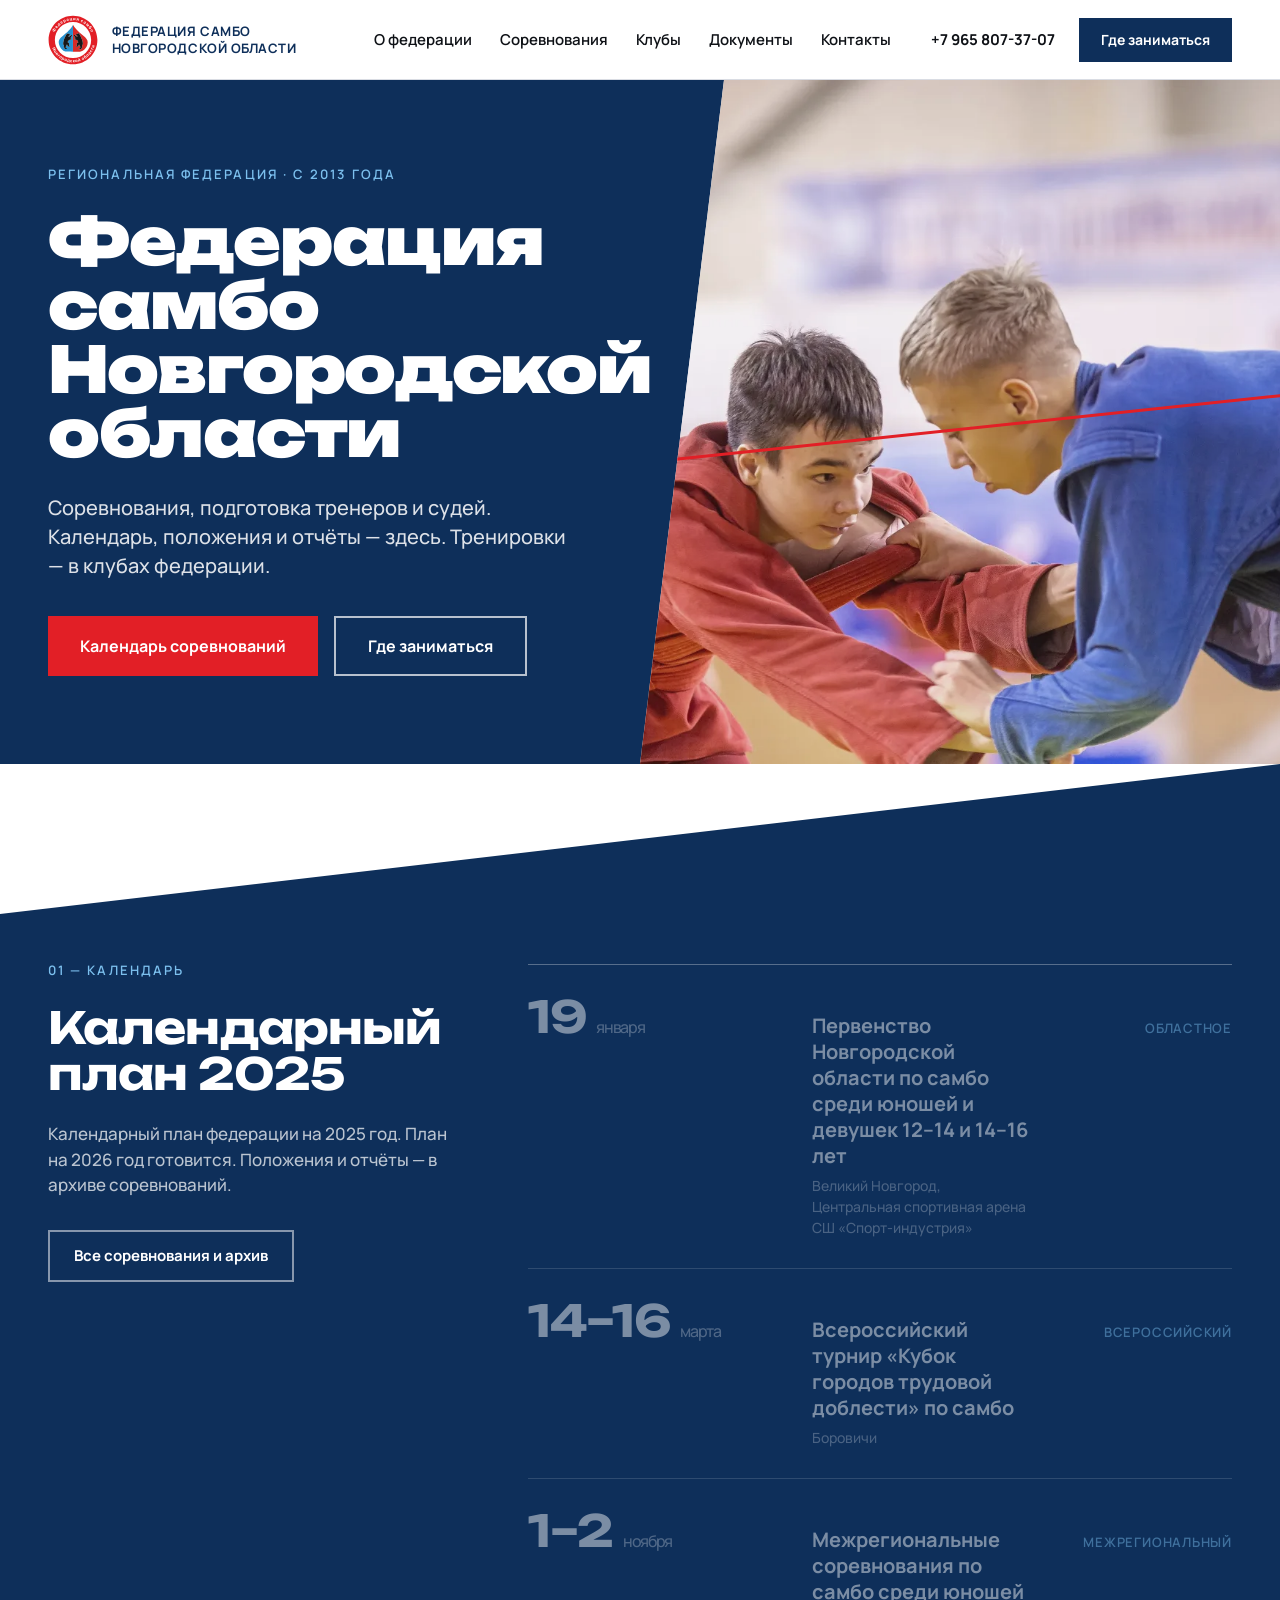
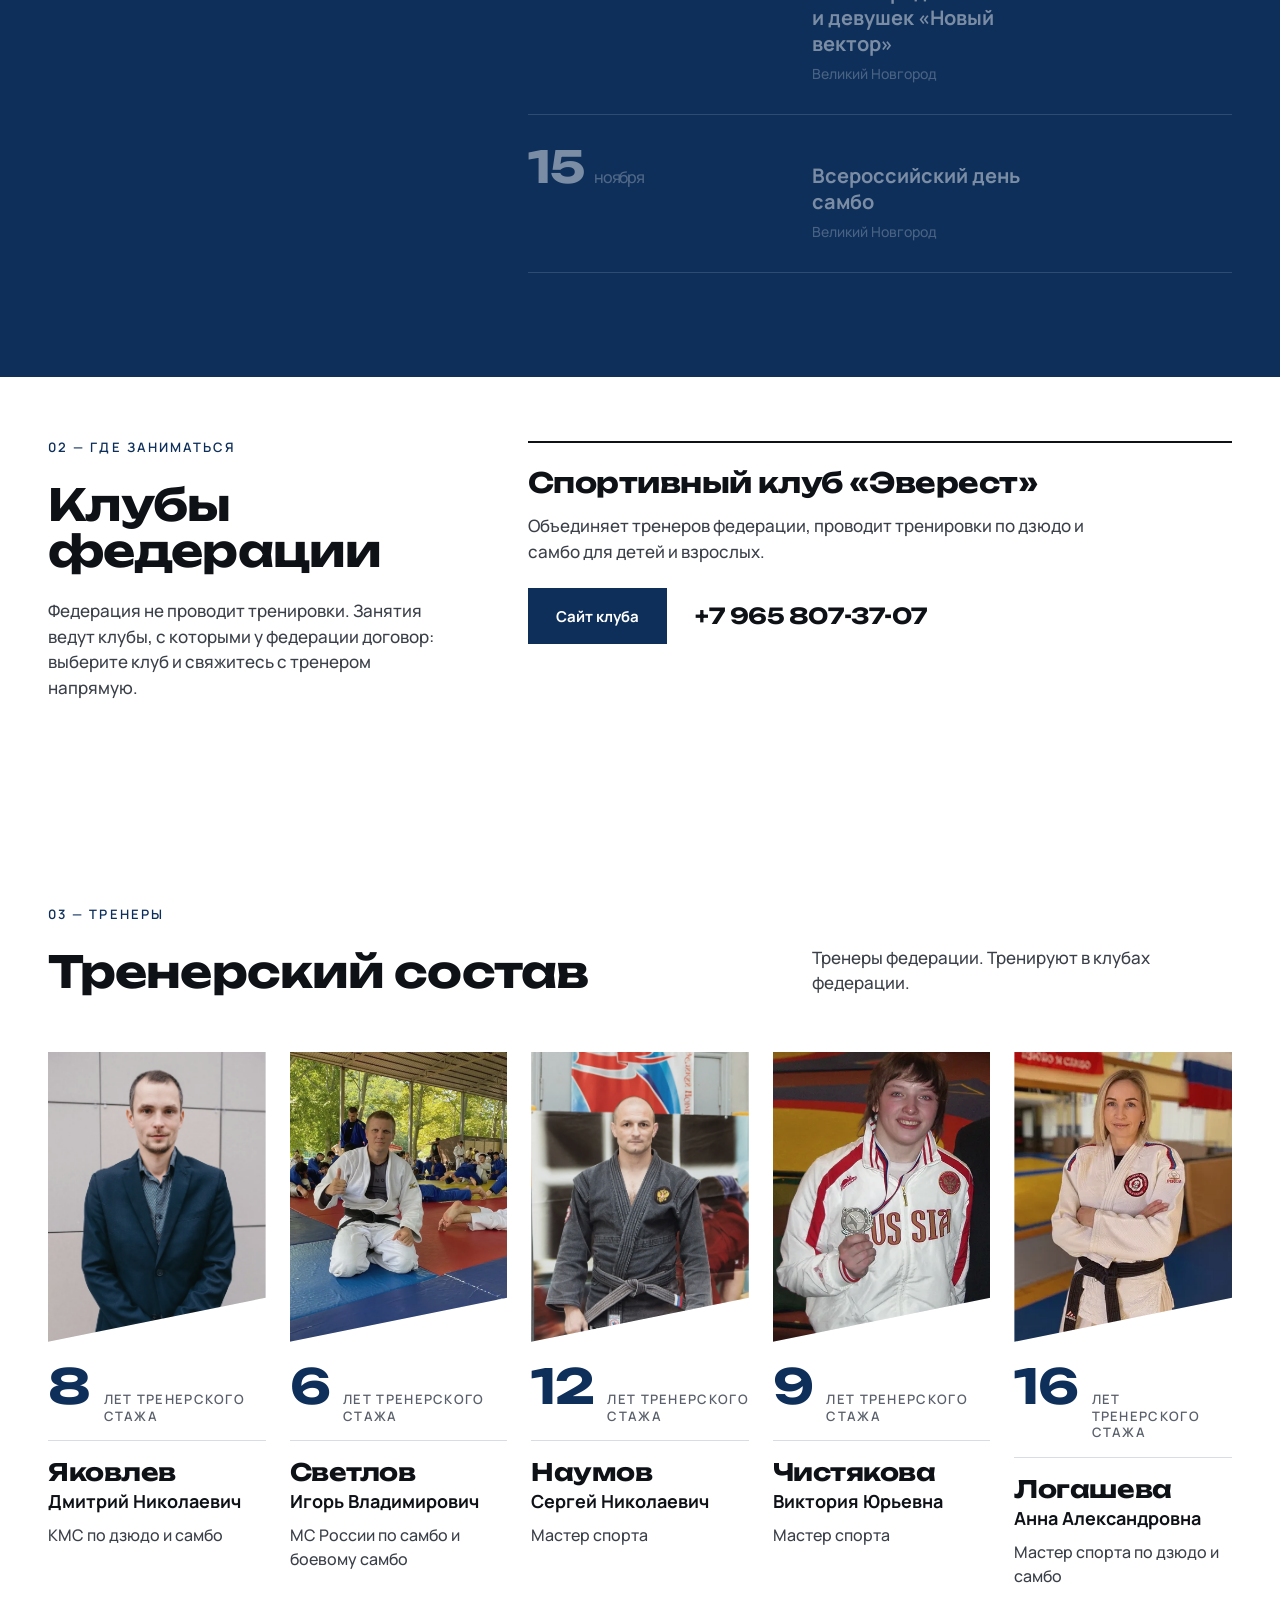
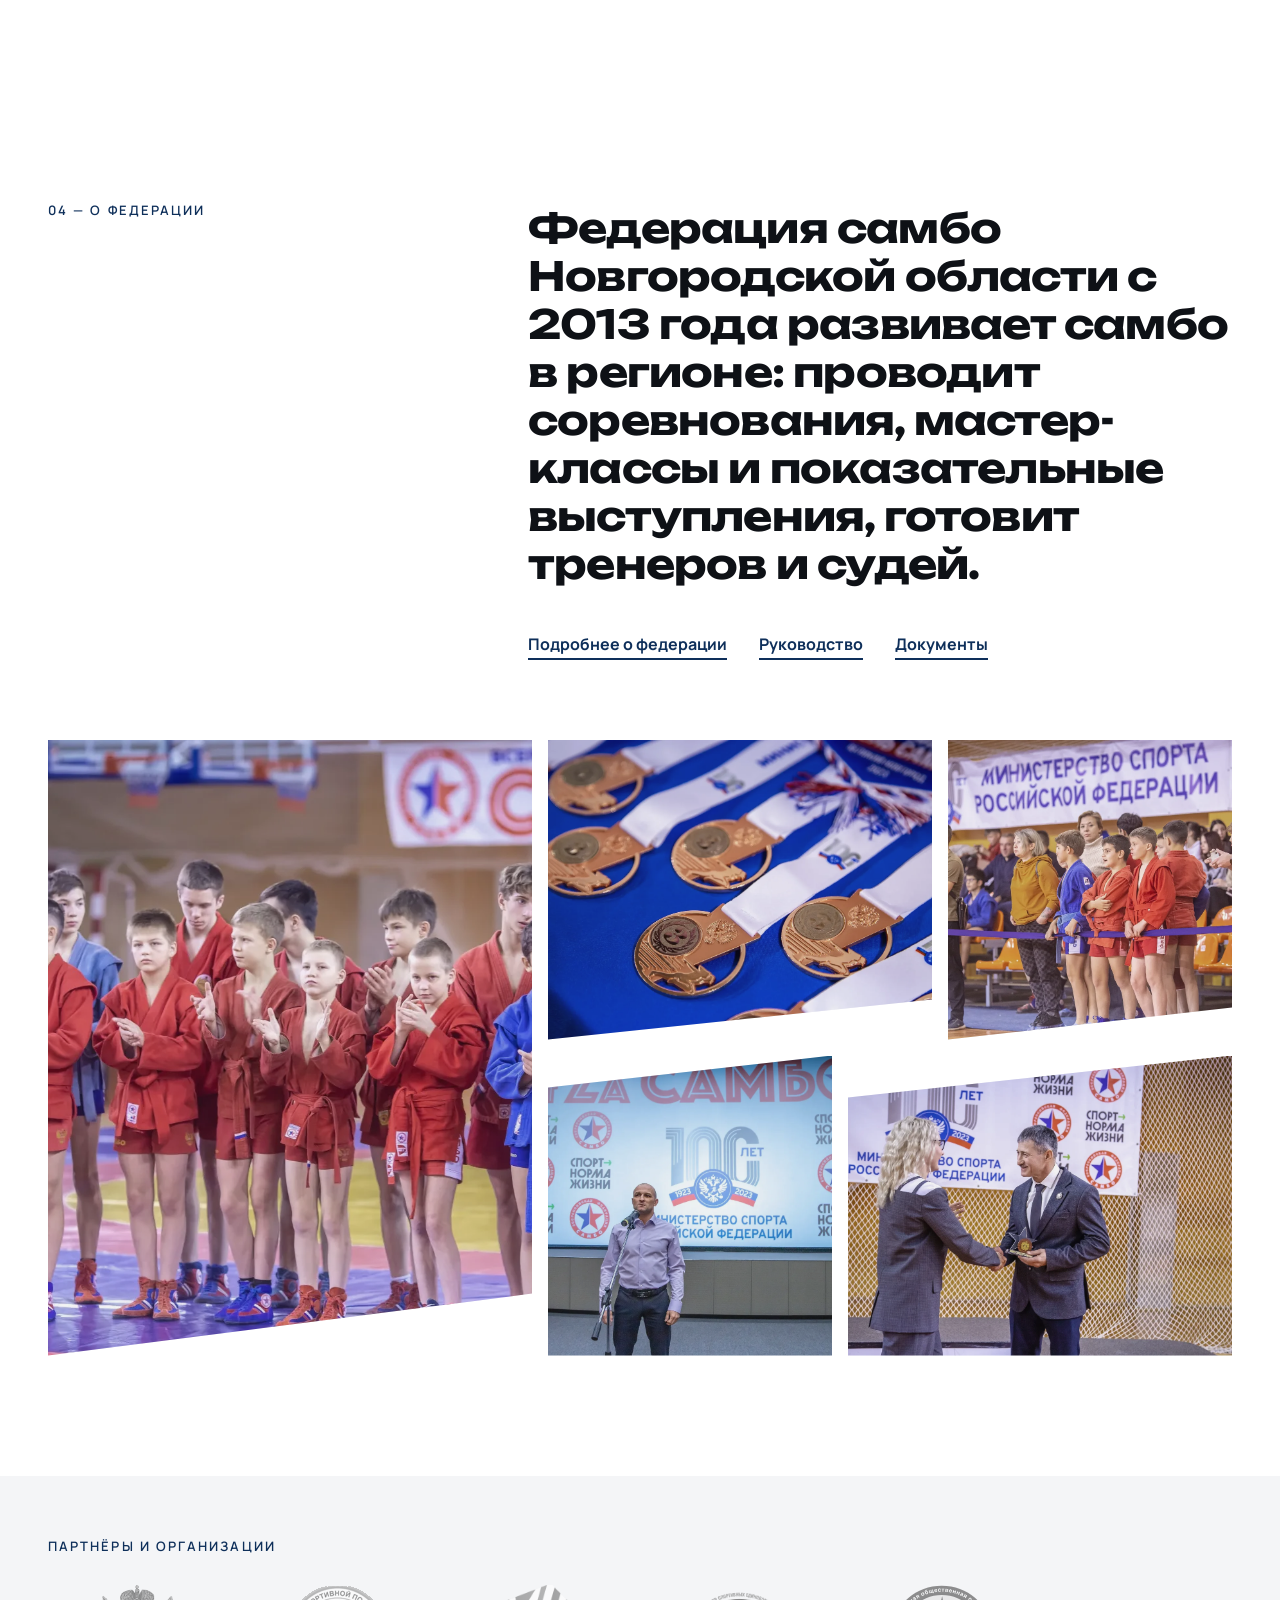
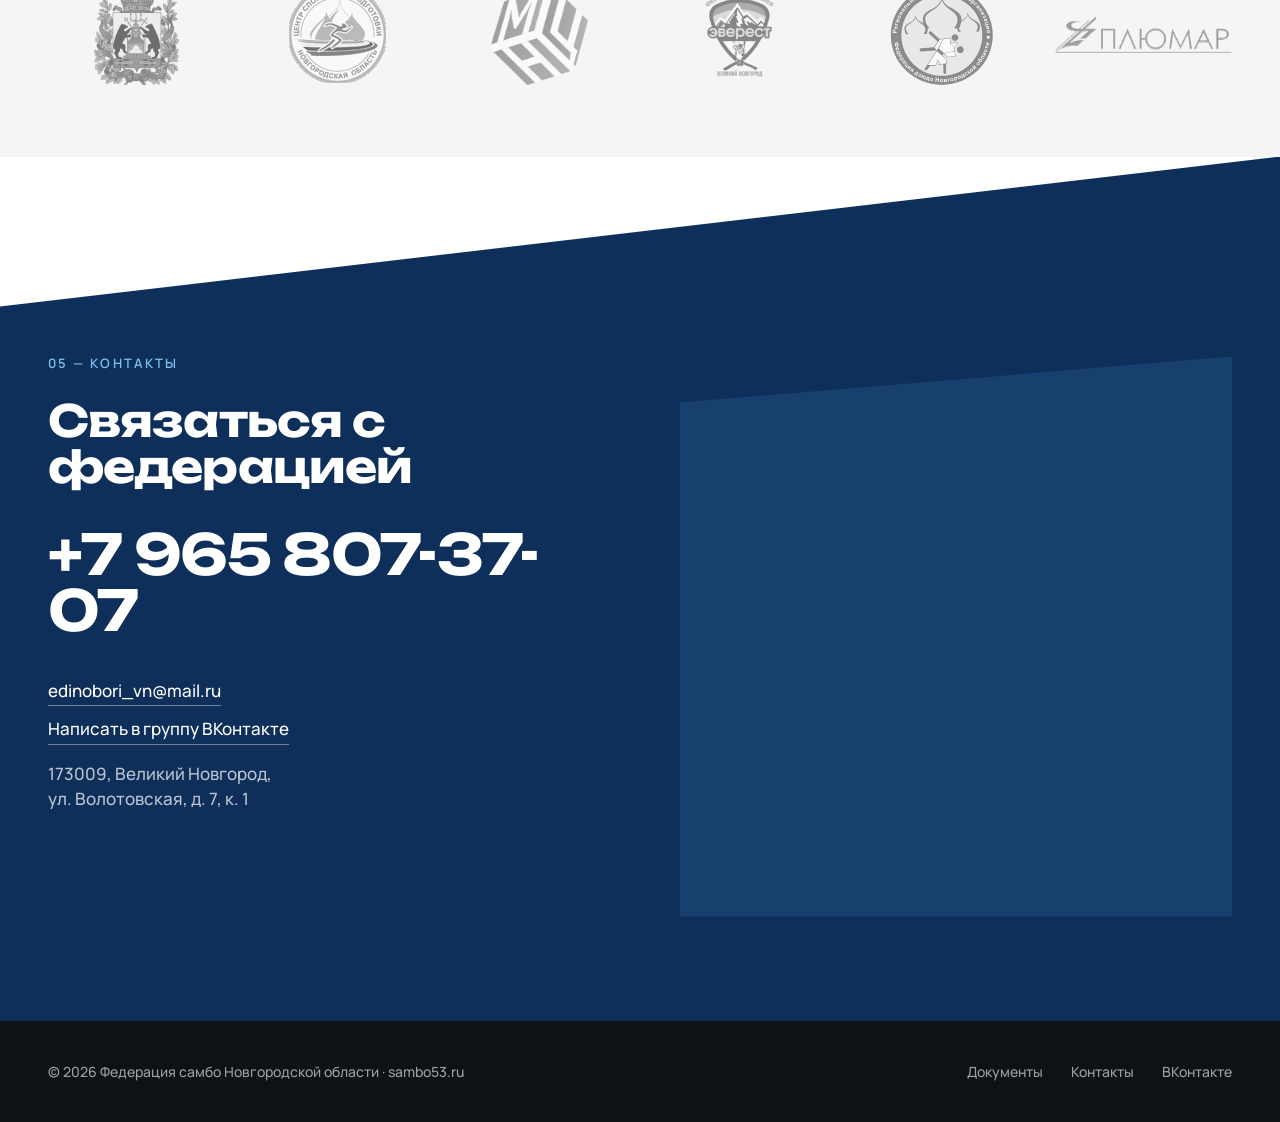
==== index.html @ 4a356601 "Сайт Федерации самбо Новгородской области — драфт 05.10.2026 Близнец judo53: та же разметка и сборщи" ====
<!doctype html>
<html lang="ru">
<head>
<meta charset="utf-8">
<meta name="viewport" content="width=device-width, initial-scale=1">
<title>Федерация самбо Новгородской области — официальный сайт</title>
<meta name="description" content="Федерация самбо Новгородской области: календарь соревнований, положения и отчёты, документы, тренеры и клубы.">
<link rel="preconnect" href="https://fonts.googleapis.com">
<link rel="preconnect" href="https://fonts.gstatic.com" crossorigin>
<link href="https://fonts.googleapis.com/css2?family=Unbounded:wght@500;700;900&family=Manrope:wght@400;500;600;700&display=swap" rel="stylesheet">
<link rel="stylesheet" href="assets/site.css">
</head>
<body>
<header class="top wrap">
  <a class="brand" href="index.html">
    <img src="images/logo.svg" alt="Логотип федерации самбо Новгородской области">
    <span>Федерация самбо<br>Новгородской области</span>
  </a>
  <nav class="nav"><a href="about.html">О федерации</a><a href="events.html">Соревнования</a><a href="index.html#clubs">Клубы</a><a href="documents.html">Документы</a><a href="contacts.html">Контакты</a></nav>
  <div class="top-right">
    <a class="tel" href="tel:+79658073707">+7 965 807-37-07</a>
    <a class="btn btn-blue" href="index.html#clubs">Где заниматься</a>
    <a class="tel-sm" href="tel:+79658073707" aria-label="Позвонить">Тел</a>
    <button class="burger" aria-label="Меню" onclick="document.getElementById('mnav').classList.toggle('open')"><span></span><span></span><span></span></button>
  </div>
</header>
<nav class="mnav" id="mnav" onclick="this.classList.remove('open')"><a href="about.html">О федерации</a><a href="events.html">Соревнования</a><a href="index.html#clubs">Клубы</a><a href="documents.html">Документы</a><a href="contacts.html">Контакты</a></nav>
<section class="hero wrap">
  <div class="photo">
    <img src="images/sambo-velikiy-novgorod-3.webp" alt="Схватка на ковре">
    <div class="line"></div>
  </div>
  <div class="hero-text">
    <div class="eyebrow light">Региональная федерация · с 2013 года</div>
    <h1>Федерация самбо Новгородской области</h1>
    <p>Соревнования, подготовка тренеров и судей. Календарь, положения и отчёты — здесь. Тренировки — в клубах федерации.</p>
    <div class="hero-btns">
      <a class="btn btn-gold" href="#calendar">Календарь соревнований</a>
      <a class="btn btn-line" href="#clubs">Где заниматься</a>
    </div>
  </div>
</section>

<section id="calendar" class="dark">
  <div class="inner two">
    <div>
      <div class="eyebrow light">01 — Календарь</div>
      <h2>Календарный план 2025</h2>
      <p class="lead">Календарный план федерации на 2025 год. План на 2026 год готовится. Положения и отчёты — в архиве соревнований.</p>
      <a class="btn btn-line-sm" href="events.html" style="margin-top:32px">Все соревнования и архив</a>
    </div>
    <div class="cal"><div class="crow" data-until="2025-01-19"><div class="d">19<small>января</small></div><div><div class="t">Первенство Новгородской области по самбо среди юношей и девушек 12–14 и 14–16 лет</div><div class="place">Великий Новгород, Центральная спортивная арена СШ «Спорт-индустрия»</div></div><div class="lvl">областное</div></div><div class="crow" data-until="2025-03-16"><div class="d">14–16<small>марта</small></div><div><div class="t">Всероссийский турнир «Кубок городов трудовой доблести» по самбо</div><div class="place">Боровичи</div></div><div class="lvl">всероссийский</div></div><div class="crow" data-until="2025-11-02"><div class="d">1–2<small>ноября</small></div><div><div class="t">Межрегиональные соревнования по самбо среди юношей и девушек «Новый вектор»</div><div class="place">Великий Новгород</div></div><div class="lvl">межрегиональный</div></div><div class="crow" data-until="2025-11-15"><div class="d">15<small>ноября</small></div><div><div class="t">Всероссийский день самбо</div><div class="place">Великий Новгород</div></div><div class="lvl"></div></div></div>
  </div>
</section>
<script>
(function(){
  var t=new Date();t.setHours(0,0,0,0);
  document.querySelectorAll('[data-until]').forEach(function(r){var d=new Date(r.dataset.until+'T23:59:59');if(d<t)r.classList.add('past');});
  var tabs=document.querySelectorAll('.ytab'),panels=document.querySelectorAll('.ypanel');
  function show(y){tabs.forEach(function(b){b.classList.toggle('on',b.dataset.year===y)});panels.forEach(function(p){p.classList.toggle('on',p.dataset.year===y)});}
  tabs.forEach(function(b){b.addEventListener('click',function(){show(b.dataset.year);history.replaceState(null,'','#'+b.dataset.year)})});
  var h=location.hash.slice(1); if(h&&document.querySelector('.ypanel[data-year="'+h+'"]'))show(h);
})();
</script>
<section id="clubs" class="sec two" style="align-items:start">
  <div>
    <div class="eyebrow">02 — Где заниматься</div>
    <h2>Клубы федерации</h2>
    <p class="lead">Федерация не проводит тренировки. Занятия ведут клубы, с которыми у федерации договор: выберите клуб и свяжитесь с тренером напрямую.</p>
  </div>
  <div class="clubs"><div class="club">
      <h3>Спортивный клуб «Эверест»</h3>
      <p>Объединяет тренеров федерации, проводит тренировки по дзюдо и самбо для детей и взрослых.</p>
      <div class="club-links"><a class="btn btn-blue" href="http://everest53.ru" target="_blank" rel="noopener">Сайт клуба</a><a class="tel" href="tel:+79658073707">+7 965 807-37-07</a></div>
    </div></div>
</section>
<section id="coaches">
  <div class="coaches-head">
    <div><div class="eyebrow">03 — Тренеры</div><h2>Тренерский состав</h2></div>
    <p>Тренеры федерации. Тренируют в клубах федерации.</p>
  </div>
  <div class="coaches n5"><div class="coach">
      <div class="photo"><img src="images/trener-yakovlev-dmitrii-nikolaevich.webp" alt="Яковлев Дмитрий Николаевич"></div>
      <div class="exp"><b>8</b><span>лет тренерского<br>стажа</span></div>
      <div><h3>Яковлев</h3><div class="fn">Дмитрий Николаевич</div><div class="rank">КМС по дзюдо и самбо</div></div>
    </div><div class="coach">
      <div class="photo"><img src="images/trener-svetlov-igor-vladimirovich.webp" alt="Светлов Игорь Владимирович"></div>
      <div class="exp"><b>6</b><span>лет тренерского<br>стажа</span></div>
      <div><h3>Светлов</h3><div class="fn">Игорь Владимирович</div><div class="rank">МС России по самбо и боевому самбо</div></div>
    </div><div class="coach">
      <div class="photo"><img src="images/trener-naumov-sergei-nikolaevich.webp" alt="Наумов Сергей Николаевич"></div>
      <div class="exp"><b>12</b><span>лет тренерского<br>стажа</span></div>
      <div><h3>Наумов</h3><div class="fn">Сергей Николаевич</div><div class="rank">Мастер спорта</div></div>
    </div><div class="coach">
      <div class="photo"><img src="images/trener-chistyakova-viktoriya-yurievna.webp" alt="Чистякова Виктория Юрьевна"></div>
      <div class="exp"><b>9</b><span>лет тренерского<br>стажа</span></div>
      <div><h3>Чистякова</h3><div class="fn">Виктория Юрьевна</div><div class="rank">Мастер спорта</div></div>
    </div><div class="coach">
      <div class="photo"><img src="images/trener-logashova-anna-aleksandrovna.webp" alt="Логашева Анна Александровна"></div>
      <div class="exp"><b>16</b><span>лет тренерского<br>стажа</span></div>
      <div><h3>Логашева</h3><div class="fn">Анна Александровна</div><div class="rank">Мастер спорта по дзюдо и самбо</div></div>
    </div></div>
</section>
<section id="about">
  <div class="two">
    <div class="eyebrow">04 — О федерации</div>
    <div>
      <p>Федерация самбо Новгородской области с 2013 года развивает самбо в регионе: проводит соревнования, мастер-классы и показательные выступления, готовит тренеров и судей.</p>
      <div class="links">
        <a class="link" href="about.html">Подробнее о федерации</a>
        <a class="link" href="about.html#leadership">Руководство</a>
        <a class="link" href="documents.html">Документы</a>
      </div>
    </div>
  </div>
  <div class="mosaic"><div class="photo"><img src="images/sambo-velikiy-novgorod-5.webp" alt="Самбо в Великом Новгороде" loading="lazy"></div><div class="photo"><img src="images/sambo-velikiy-novgorod-2.webp" alt="Самбо в Великом Новгороде" loading="lazy"></div><div class="photo"><img src="images/sambo-velikiy-novgorod-4.webp" alt="Самбо в Великом Новгороде" loading="lazy"></div><div class="photo"><img src="images/sambo-velikiy-novgorod-6.webp" alt="Самбо в Великом Новгороде" loading="lazy"></div><div class="photo"><img src="images/sambo-velikiy-novgorod-7.webp" alt="Самбо в Великом Новгороде" loading="lazy"></div></div>
</section>
<section class="partners">
  <div class="eyebrow">Партнёры и организации</div>
  <div class="grid"><div class="p"><img src="images/partners-minsporta.png" alt="Министерство спорта Новгородской области" title="Министерство спорта Новгородской области" loading="lazy"></div><div class="p"><img src="images/partners-csp.png" alt="Центр спортивной подготовки" title="Центр спортивной подготовки" loading="lazy"></div><div class="p"><img src="images/partners-nmc.png" alt="Новгородский молодёжный центр" title="Новгородский молодёжный центр" loading="lazy"></div><div class="p"><img src="images/partners-everest.png" alt="Спортивный клуб «Эверест»" title="Спортивный клуб «Эверест»" loading="lazy"></div><div class="p"><img src="images/partners-judo.svg" alt="Федерация дзюдо Новгородской области" title="Федерация дзюдо Новгородской области" loading="lazy"></div><div class="p"><img src="images/partners-plumar.png" alt="«Плюмар»" title="«Плюмар»" loading="lazy"></div></div>
</section>
<section id="contacts" class="dark">
  <div class="inner two">
    <div>
      <div class="eyebrow light">05 — Контакты</div>
      <h2>Связаться с федерацией</h2>
      <a class="big" href="tel:+79658073707">+7 965 807-37-07</a>
      <div class="clist">
        <a href="mailto:edinobori_vn@mail.ru">edinobori_vn@mail.ru</a>
        <a href="https://vk.me/public176636064" target="_blank" rel="noopener">Написать в группу ВКонтакте</a>
        <div>173009, Великий Новгород,<br>ул. Волотовская, д. 7, к. 1</div>
      </div>
    </div>
    <div class="map">
      <iframe title="Карта: Великий Новгород, ул. Волотовская, 7, к. 1" src="https://yandex.ru/map-widget/v1/?text=Великий%20Новгород%2C%20Волотовская%20улица%2C%207к1&z=16" loading="lazy" allowfullscreen></iframe>
    </div>
  </div>
</section>
<footer>
  <div>© 2026 Федерация самбо Новгородской области · sambo53.ru</div>
  <div class="fl"><a href="documents.html">Документы</a><a href="contacts.html">Контакты</a><a href="https://vk.com/public176636064">ВКонтакте</a></div>
</footer>
</body>
</html>
---- assets/site.css ----
:root{
  /* тема самбо. --blue — основной (тёмные секции, акцентный текст), --gold — акцент (кнопки, линии, подчёркивания),
     --on-gold — текст на кнопке-акценте, --gold-text — акцентный текст на тёмном фоне. Разметка общая с judo53. */
  --blue:#0E2F5A; --blue-2:#17406F; --ink:#0E1116; --gold:#E21F26; --on-gold:#fff; --gold-text:#7CC0EE;
  --text:#3a3f48; --muted:#5a606b; --line:#d9dce3; --line-dark:#c9cdd6; --soft:#F4F5F7;
  --pad:48px;
}
*{box-sizing:border-box}
html{scroll-behavior:smooth}
body{margin:0;background:#fff;color:var(--ink);font:500 17px/1.5 Manrope,system-ui,sans-serif;-webkit-font-smoothing:antialiased;overflow-x:hidden}
a{color:inherit;text-decoration:none}
img{display:block;max-width:100%}
h1,h2,h3{margin:0;font-family:Unbounded,Manrope,sans-serif;letter-spacing:-.02em}
.wrap{padding-inline:var(--pad)}
.eyebrow{font:600 13px/1 Manrope,sans-serif;letter-spacing:.16em;text-transform:uppercase;color:var(--blue)}
.eyebrow.light{color:var(--gold-text)}
h2{font-size:44px;line-height:1.05;font-weight:700;margin-top:28px}
h3{font-size:24px;line-height:1.15;font-weight:700}
.lead{margin:24px 0 0;font-size:17px;color:var(--text)}
.btn{display:inline-flex;align-items:center;justify-content:center;height:56px;padding:0 28px;font:700 15px/1 Manrope,sans-serif;transition:.18s;white-space:nowrap;border:0;cursor:pointer}
.btn-blue{background:var(--blue);color:#fff}.btn-blue:hover{background:var(--ink)}
.btn-gold{background:var(--gold);color:var(--on-gold);height:60px;padding:0 32px;font-size:16px}.btn-gold:hover{background:#fff;color:var(--ink)}
.btn-line{border:2px solid rgba(255,255,255,.7);color:#fff;height:60px;padding:0 32px;font-size:16px;background:transparent}.btn-line:hover{background:#fff;color:var(--blue);border-color:#fff}
.btn-line-sm{border:2px solid rgba(255,255,255,.5);color:#fff;height:52px;padding:0 24px;background:transparent}.btn-line-sm:hover{background:#fff;color:var(--blue);border-color:#fff}
.link{font:700 16px/1 Manrope,sans-serif;color:var(--blue);border-bottom:2px solid var(--blue);padding-bottom:6px}.link:hover{border-color:var(--gold)}
.photo{position:relative;overflow:hidden;background:var(--soft)}
.photo img{width:100%;height:100%;object-fit:cover;filter:saturate(.85) contrast(.95) brightness(.98)}
.dark .photo{background:var(--blue-2)}

/* шапка */
.top{height:80px;display:flex;align-items:center;gap:40px;border-bottom:1px solid var(--line);background:#fff;position:sticky;top:env(safe-area-inset-top,0px);z-index:40}
.brand{display:flex;align-items:center;gap:14px}
.brand img{height:50px;width:auto}
.brand span{font:700 13px/1.25 Manrope,sans-serif;color:var(--blue);text-transform:uppercase;letter-spacing:.04em}
.nav{display:flex;gap:28px;margin-left:auto;font:600 15px/1 Manrope,sans-serif}
.nav a:hover{color:var(--blue)}
.top-right{display:flex;align-items:center;gap:24px}
.top-right .tel{font:700 15px/1 Manrope,sans-serif}
.top .btn{height:44px;padding:0 22px;font-size:14px}
.burger{display:none;width:44px;height:44px;background:var(--blue);border:0;flex-direction:column;justify-content:center;align-items:center;gap:5px;padding:0;cursor:pointer}
.burger span{display:block;width:20px;height:2px;background:#fff}
.tel-sm{display:none;width:44px;height:44px;align-items:center;justify-content:center;font:700 12px/1 Manrope,sans-serif;color:var(--blue);border:1.5px solid var(--blue)}
.mnav{display:none;position:fixed;inset:64px 0 0;background:var(--blue);color:#fff;z-index:39;padding:28px 20px;flex-direction:column;gap:6px}
.mnav a{font:700 22px/1.2 Unbounded,sans-serif;padding:14px 0;border-bottom:1px solid rgba(255,255,255,.18)}
.mnav.open{display:flex}

/* первый экран */
.hero{position:relative;min-height:640px;background:var(--blue);color:#fff;overflow:hidden}
.hero .photo{position:absolute;right:0;top:0;width:50%;height:100%;clip-path:polygon(84px 0,100% 0,100% 100%,0 100%)}
.hero .photo .line{position:absolute;left:-40px;top:50%;width:130%;height:3px;background:var(--gold);transform:rotate(-6deg);pointer-events:none}
.hero-text{position:relative;z-index:3;padding:88px 0;max-width:640px;display:flex;flex-direction:column;gap:28px}
.hero h1{font-size:64px;line-height:1;font-weight:900}
.hero p{margin:0;max-width:520px;font-size:20px;line-height:1.45;color:rgba(255,255,255,.86)}
.hero-btns{display:flex;gap:16px;margin-top:8px;flex-wrap:wrap}
.hero-nums{position:relative;z-index:3;display:flex;gap:56px;padding:64px 0 48px}
.num b{display:block;font:700 56px/1 Unbounded,sans-serif}
.num span{display:block;margin-top:8px;font:500 14px/1.3 Manrope,sans-serif;color:rgba(255,255,255,.7)}

.two{display:grid;grid-template-columns:400px 1fr;gap:80px}

/* расписание */
#schedule{padding:104px var(--pad) 96px}
#schedule h2{margin-bottom:48px}
.thead{display:grid;grid-template-columns:240px 1fr 260px;padding-bottom:14px;border-bottom:2px solid var(--ink);font:600 12px/1 Manrope,sans-serif;letter-spacing:.12em;text-transform:uppercase;color:var(--muted)}
.trow{display:grid;grid-template-columns:240px 1fr 260px;align-items:center;padding:32px 0;border-bottom:1px solid var(--line)}
.trow .age{font:700 52px/1 Unbounded,sans-serif;letter-spacing:-.03em;color:var(--blue);white-space:nowrap}
.trow .name{font:700 20px/1.2 Manrope,sans-serif}
.trow .days{margin-top:6px;font-size:16px;color:var(--text)}
.trow .time{font:700 28px/1 Unbounded,sans-serif;letter-spacing:-.02em}
.hall-grid{display:grid;grid-template-columns:1fr 1fr;gap:48px;margin-top:64px;align-items:stretch}
.hall .photo{height:360px;clip-path:polygon(0 44px,100% 0,100% 100%,0 100%)}
.hall h3{margin-top:20px;font-size:32px}
.hall .addr{margin-top:8px;font-size:18px;line-height:1.45;color:var(--text)}
.first{display:flex;flex-direction:column;justify-content:space-between;border-top:2px solid var(--ink);padding-top:24px}
.first .list{display:flex;flex-direction:column;margin-top:24px;font-size:18px;line-height:1.4}
.first .list div{display:grid;grid-template-columns:48px 1fr;padding:16px 0;border-bottom:1px solid var(--line)}
.first .list div:last-child{border:0}
.first .list span:first-child{font:700 14px/1.6 Unbounded,sans-serif;color:var(--blue)}
.first-foot{display:flex;align-items:center;justify-content:space-between;gap:24px;margin-top:24px;flex-wrap:wrap}
.first-foot p{margin:0;font-size:15px;color:var(--text)}
.first-foot p a{font-weight:700;color:var(--ink)}
.first-foot .btn{height:64px;padding:0 36px;font-size:17px}

/* тёмные секции с косым верхом */
.dark{position:relative;background:var(--blue);color:#fff;overflow:hidden}
.dark::before{content:"";position:absolute;left:0;top:0;width:100%;height:150px;background:#fff;clip-path:polygon(0 0,100% 0,0 100%);z-index:1}
.dark>.inner{position:relative;z-index:2}

/* календарь */
#calendar{padding:200px var(--pad) 104px}
#calendar .lead{color:rgba(255,255,255,.72)}
.cal{border-top:1px solid rgba(255,255,255,.3)}
.crow{display:grid;grid-template-columns:260px 1fr 180px;align-items:baseline;gap:24px;padding:30px 0;border-bottom:1px solid rgba(255,255,255,.3)}
.crow .d{font:700 44px/1 Unbounded,sans-serif;letter-spacing:-.03em;white-space:nowrap}
.crow .d small{font:500 16px/1 Manrope,sans-serif;color:rgba(255,255,255,.6);margin-left:10px}
.crow .t{font:700 20px/1.3 Manrope,sans-serif}
.crow .lvl{font:600 13px/1.4 Manrope,sans-serif;letter-spacing:.06em;text-transform:uppercase;color:var(--gold-text);text-align:right}

/* календарь: место и прошедшие */
.crow .place{margin-top:6px;font-size:14px;color:rgba(255,255,255,.55)}
.crow.past{opacity:.45}
.cal-lg .crow .place{color:var(--muted)}
.cal-lg .crow.past{opacity:.5}
/* клубы */
.clubs{display:grid;gap:24px}
.club{border-top:2px solid var(--ink);padding-top:24px}
.club h3{font-size:28px}
.club p{margin:14px 0 0;font-size:17px;color:var(--text);max-width:560px}
.club-links{display:flex;align-items:center;gap:28px;margin-top:24px;flex-wrap:wrap}
.club-links .tel{font:700 22px/1 Unbounded,sans-serif;letter-spacing:-.02em}
.doc-row .sub{margin-top:6px;font:500 15px/1.4 Manrope,sans-serif;color:var(--muted)}
/* тренеры */
#coaches{padding:104px var(--pad) 96px}
.coaches-head{display:flex;align-items:flex-end;justify-content:space-between;gap:40px;margin-bottom:56px;flex-wrap:wrap}
.coaches-head p{margin:0;max-width:420px;font-size:17px;color:var(--text)}
.coaches{display:grid;grid-template-columns:repeat(3,1fr);gap:32px}
.coach .photo{aspect-ratio:3/4;clip-path:polygon(0 0,100% 0,100% calc(100% - 44px),0 100%)}
.coach .photo img{object-position:center 15%}
.coach .exp{display:flex;align-items:baseline;gap:14px;margin-top:20px;padding-bottom:16px;border-bottom:1px solid var(--line)}
.coach .exp b{font:700 56px/1 Unbounded,sans-serif;letter-spacing:-.03em;color:var(--blue)}
.coach .exp span{font:600 13px/1.3 Manrope,sans-serif;letter-spacing:.1em;text-transform:uppercase;color:var(--muted)}
.coach h3{margin-top:18px}
.coach .fn{font:700 20px/1.2 Manrope,sans-serif;margin-top:4px}
.coach .rank{margin-top:10px;font-size:16px;color:var(--text)}

/* результаты */
#results{background:var(--soft);padding:96px var(--pad)}
.plist{border-top:2px solid var(--ink)}
.prow{display:grid;grid-template-columns:1fr 200px 140px;align-items:center;gap:24px;padding:26px 0;border-bottom:1px solid var(--line-dark)}
.prow:hover{color:var(--blue)}
.prow .t{font:700 22px/1.25 Manrope,sans-serif}
.prow .d{font-size:15px;color:var(--muted)}
.prow .pdf{font:700 13px/1 Manrope,sans-serif;letter-spacing:.08em;text-transform:uppercase;border-bottom:2px solid var(--gold);padding-bottom:4px;justify-self:end;white-space:nowrap}

/* о федерации */
#about{padding:120px var(--pad)}
#about .two{align-items:start}
#about p{margin:0;font:700 40px/1.2 Unbounded,sans-serif;letter-spacing:-.02em;text-wrap:pretty}
#about .links{display:flex;gap:32px;margin-top:48px;flex-wrap:wrap}
.mosaic{display:grid;grid-template-columns:repeat(12,1fr);grid-template-rows:300px 300px;gap:16px;margin-top:80px}
.mosaic .photo:nth-child(1){grid-column:1/6;grid-row:1/3;clip-path:polygon(0 0,100% 0,100% calc(100% - 62px),0 100%)}
.mosaic .photo:nth-child(2){grid-column:6/10;grid-row:1;clip-path:polygon(0 0,100% 0,100% calc(100% - 40px),0 100%)}
.mosaic .photo:nth-child(3){grid-column:10/13;grid-row:1;clip-path:polygon(0 0,100% 0,100% calc(100% - 32px),0 100%)}
.mosaic .photo:nth-child(4){grid-column:6/9;grid-row:2;clip-path:polygon(0 32px,100% 0,100% 100%,0 100%)}
.mosaic .photo:nth-child(5){grid-column:9/13;grid-row:2;clip-path:polygon(0 42px,100% 0,100% 100%,0 100%)}

/* контакты */
#contacts{padding:200px var(--pad) 104px}
#contacts .two{grid-template-columns:1fr 1fr}
#contacts .big{display:block;margin-top:36px;font:700 56px/1 Unbounded,sans-serif;letter-spacing:-.03em}
#contacts .big:hover{color:var(--gold-text)}
.form{display:grid;grid-template-columns:1fr 1fr;gap:16px;margin-top:40px}
.form input{height:60px;padding:0 20px;background:transparent;border:2px solid rgba(255,255,255,.4);color:#fff;font:600 17px/1 Manrope,sans-serif;outline:none;border-radius:0;width:100%}
.form input::placeholder{color:rgba(255,255,255,.5)}
.form input:focus{border-color:var(--gold)}
.form button{grid-column:1/3;height:60px;background:var(--gold);color:var(--ink);border:0;font:700 17px/1 Manrope,sans-serif;cursor:pointer}
.form button:hover{background:#fff}
.msgs{display:flex;gap:12px;margin-top:16px}
.msgs a{flex:1;display:flex;align-items:center;justify-content:center;height:52px;border:2px solid rgba(255,255,255,.4);color:#fff;font:700 14px/1.2 Manrope,sans-serif;text-align:center}
.msgs a:hover{background:#fff;color:var(--blue);border-color:#fff}
.clist{display:flex;flex-direction:column;gap:10px;margin-top:40px;font-size:17px}
.clist a{border-bottom:1px solid rgba(255,255,255,.4);align-self:flex-start;padding-bottom:2px}
.clist a:hover{color:var(--gold-text)}
.clist div{color:rgba(255,255,255,.72);margin-top:6px}
.map{min-height:560px;clip-path:polygon(0 46px,100% 0,100% 100%,0 100%);background:var(--blue-2);position:relative}
.map iframe{position:absolute;inset:0;width:100%;height:100%;border:0}

footer{background:var(--ink);color:rgba(255,255,255,.6);padding:40px var(--pad);display:flex;justify-content:space-between;align-items:center;gap:20px;font-size:14px;flex-wrap:wrap}
footer .fl{display:flex;gap:28px;flex-wrap:wrap}
footer a:hover{color:#fff}

/* ───── планшет ───── */
@media(max-width:1100px){
  :root{--pad:32px}
  .two,#contacts .two{grid-template-columns:1fr;gap:48px}
  .hero h1{font-size:60px}
  .coaches{grid-template-columns:1fr 1fr}
  .nav{display:none}
  .burger{display:flex}
  .top-right .tel{display:none}
  .hall-grid{grid-template-columns:1fr;gap:40px}
  .mosaic{grid-template-rows:240px 240px}
}
/* ───── телефон ───── */
@media(max-width:640px){
  :root{--pad:20px}
  .top{height:64px;gap:12px}
  .brand img{height:38px}
  .brand span{font-size:11px}
  .top-right{gap:8px}
  .top-right .btn{display:none}
  .tel-sm{display:flex}
  h2{font-size:28px;line-height:1.1;margin-top:16px}
  h3{font-size:18px}
  .eyebrow{font-size:11px}
  .lead{font-size:15px;margin-top:14px}
  .btn{height:56px;width:100%}
  .btn-gold,.btn-line{padding:0 20px;font-size:16px}
  .hero{min-height:0;display:flex;flex-direction:column}
  .hero .photo{order:10;position:relative;width:auto;height:320px;margin:32px calc(-1*var(--pad)) 0;clip-path:polygon(0 32px,100% 0,100% 100%,0 100%)}
  .hero .photo .line{left:-20px;top:55%}
  .hero-text{padding:36px 0 0;gap:20px}
  .hero h1{font-size:42px;line-height:1}
  .hero p{font-size:16px}
  .hero-btns{flex-direction:column;gap:10px}
  .hero-nums{gap:28px;padding:36px 0 0}
  .num b{font-size:36px}
  .num span{font-size:12px}
  #schedule{padding:56px var(--pad) 48px}
  #schedule h2{margin-bottom:28px}
  .thead{display:none}
  .trow{grid-template-columns:112px 1fr;gap:16px;padding:22px 0;align-items:start}
  .trow .age{font-size:34px}
  .trow .name{font-size:16px}
  .trow .days{font-size:14px}
  .trow .time{font-size:20px;grid-column:2;margin-top:8px}
  .hall-grid{margin-top:32px;gap:32px}
  .hall .photo{height:240px;margin:0 calc(-1*var(--pad));clip-path:polygon(0 26px,100% 0,100% 100%,0 100%)}
  .hall h3{margin-top:16px}
  .hall .addr{font-size:15px;margin-top:6px}
  .first{padding-top:20px}
  .first .list{margin-top:12px;font-size:15px}
  .first .list div{grid-template-columns:36px 1fr;padding:12px 0}
  .first .list span:first-child{font-size:12px}
  .first-foot{margin-top:20px}
  .first-foot p{display:none}
  .dark::before{height:40px}
  #calendar{padding:80px var(--pad) 48px}
  .crow{grid-template-columns:1fr;gap:8px;padding:20px 0}
  .crow .d{font-size:32px}
  .crow .d small{font-size:14px;margin-left:8px}
  .crow .t{font-size:16px}
  .crow .lvl{text-align:left;font-size:11px}
  #coaches{padding:56px var(--pad) 48px}
  .coaches-head{margin-bottom:28px}
  .coaches{grid-template-columns:1fr;gap:28px}
  .coach{display:grid;grid-template-columns:132px 1fr;gap:6px 16px;align-items:start}
  .coach .photo{grid-row:1/3}
  .coach .exp,.coach>div:last-child{grid-column:2}
  .coach .photo{clip-path:polygon(0 0,100% 0,100% calc(100% - 16px),0 100%)}
  .coach .exp{margin-top:10px;gap:10px;padding-bottom:0;border:0}
  .coach .exp b{font-size:32px}
  .coach .exp span{font-size:11px}
  .coach h3{margin-top:0}
  .coach .fn{font-size:15px;margin-top:2px}
  .coach .rank{font-size:14px;margin-top:8px}
  #results{padding:48px var(--pad)}
  .prow{grid-template-columns:1fr;gap:8px;padding:18px 0}
  .prow .t{font-size:17px}
  .prow .d{font-size:13px}
  .prow .pdf{justify-self:start;font-size:12px}
  #about{padding:56px var(--pad)}
  #about p{font-size:22px;line-height:1.3}
  #about .links{margin-top:24px;gap:20px}
  .mosaic{grid-template-columns:repeat(6,1fr);grid-template-rows:200px 130px 130px;gap:8px;margin:36px calc(-1*var(--pad)) 0}
  .mosaic .photo:nth-child(1){grid-column:1/7;grid-row:1;clip-path:polygon(0 0,100% 0,100% calc(100% - 26px),0 100%)}
  .mosaic .photo:nth-child(2){grid-column:1/4;grid-row:2;clip-path:polygon(0 0,100% 0,100% calc(100% - 14px),0 100%)}
  .mosaic .photo:nth-child(3){grid-column:4/7;grid-row:2;clip-path:polygon(0 14px,100% 0,100% 100%,0 100%)}
  .mosaic .photo:nth-child(4){grid-column:1/3;grid-row:3;clip-path:polygon(0 0,100% 0,100% calc(100% - 12px),0 100%)}
  .mosaic .photo:nth-child(5){grid-column:3/7;grid-row:3;clip-path:polygon(0 18px,100% 0,100% 100%,0 100%)}
  #contacts{padding:80px var(--pad) 48px}
  #contacts .big{font-size:clamp(22px,7.4vw,30px);margin-top:24px;white-space:nowrap}
  .form{grid-template-columns:1fr;gap:10px;margin-top:28px}
  .form input,.form button{height:56px;font-size:16px}
  .form button{grid-column:1}
  .msgs{flex-direction:column;gap:10px;margin-top:20px}
  .msgs a{flex:none}
  .msgs a{font-size:15px}
  .clist{margin-top:28px;font-size:16px}
  .map{min-height:220px;margin:32px calc(-1*var(--pad)) 0;clip-path:polygon(0 22px,100% 0,100% 100%,0 100%)}
  footer{padding:28px var(--pad);flex-direction:column;align-items:flex-start;font-size:13px}
}

/* ───── общие куски внутренних страниц ───── */
.nav a.active,.mnav a.active{color:var(--blue);border-bottom:2px solid var(--gold);padding-bottom:4px}
.mnav a.active{color:var(--gold-text);border-bottom-color:var(--gold)}
.phero{background:var(--blue);color:#fff;padding:88px var(--pad) 140px;clip-path:polygon(0 0,100% 0,100% calc(100% - 72px),0 100%)}
.phero h1{font-size:72px;line-height:1;font-weight:900;margin-top:24px}
.phero p{margin:24px 0 0;font-size:20px;line-height:1.4;color:rgba(255,255,255,.8)}
.cta-strip{border-top:2px solid var(--ink);margin:0 var(--pad);padding:56px 0;display:flex;align-items:center;justify-content:space-between;gap:40px;flex-wrap:wrap}
.cta-strip h2{font-size:36px;line-height:1.1;margin:0}
.cta-strip .sub{margin-top:12px;color:var(--text)}
.cta-strip .right{display:flex;align-items:center;gap:32px;flex-wrap:wrap}
.cta-strip .tel{font:700 32px/1 Unbounded,sans-serif;letter-spacing:-.03em}
.partners{background:var(--soft);padding:64px var(--pad) 72px}
.partners .grid{display:grid;grid-template-columns:repeat(6,1fr);gap:24px;margin-top:32px}
.partners .p{height:100px;display:flex;align-items:center;justify-content:center;filter:grayscale(1);opacity:.55;transition:.2s}
.partners .p:hover{filter:none;opacity:1}
.partners img{max-height:100px;max-width:100%;object-fit:contain}
.sec{padding:64px var(--pad) 104px}
.sec-head{display:flex;align-items:flex-end;justify-content:space-between;gap:40px;margin-bottom:40px;flex-wrap:wrap}
.sec-head p{margin:0;max-width:420px;color:var(--text)}
/* о федерации */
.about-big{margin:0;font:700 32px/1.3 Unbounded,sans-serif;letter-spacing:-.02em;text-wrap:pretty}
.tasks{display:grid;grid-template-columns:1fr 1fr;column-gap:48px;margin-top:20px;border-top:2px solid var(--ink)}
.tasks div{display:grid;grid-template-columns:56px 1fr;padding:22px 0;border-bottom:1px solid var(--line);font-size:18px;line-height:1.4}
.tasks span:first-child{font:700 14px/1.7 Unbounded,sans-serif;color:var(--blue)}
.about-p{margin:56px 0 0;font-size:20px;color:var(--text);max-width:760px}
.about-photos{padding:0 var(--pad) 96px;display:grid;grid-template-columns:7fr 5fr;grid-template-rows:420px 320px;gap:16px}
.about-photos .photo:nth-child(1){grid-row:1/3;clip-path:polygon(0 0,100% 0,100% calc(100% - 78px),0 100%)}
.about-photos .photo:nth-child(2){clip-path:polygon(0 0,100% 0,100% calc(100% - 44px),0 100%)}
.about-photos .photo:nth-child(3){clip-path:polygon(0 34px,100% 0,100% 100%,0 100%)}
/* события */
.cal-lg{border-top:2px solid var(--ink)}
.cal-lg .crow{grid-template-columns:320px 1fr 220px;gap:32px;padding:34px 0;border-bottom:1px solid var(--line)}
.cal-lg .d{font-size:56px;color:var(--blue)}
.cal-lg .d small{font-size:18px;color:var(--muted);margin-left:12px}
.cal-lg .t{font-size:24px}
.cal-lg .lvl{color:var(--blue)}
.cards{display:grid;grid-template-columns:repeat(4,1fr);gap:24px}
.card{display:flex;flex-direction:column;color:var(--ink)}
.card .photo{aspect-ratio:4/3;clip-path:polygon(0 0,100% 0,100% calc(100% - 30px),0 100%)}
.card .t{margin-top:14px;font:700 18px/1.3 Manrope,sans-serif}
.card .pdf{margin-top:6px;font:600 12px/1 Manrope,sans-serif;letter-spacing:.08em;text-transform:uppercase;color:var(--muted);border-bottom:2px solid var(--gold);align-self:flex-start;padding-bottom:4px}
/* результаты */
.years{display:flex;flex-direction:column;gap:80px}
.year{font:700 120px/1 Unbounded,sans-serif;letter-spacing:-.04em;color:var(--blue)}
.year.dim{color:var(--line)}
.year-l{margin-top:12px;font:600 13px/1 Manrope,sans-serif;letter-spacing:.16em;text-transform:uppercase;color:var(--muted)}
.year-note{border-top:2px solid var(--ink);padding-top:28px;font-size:20px;color:var(--text)}
.year-note a{color:var(--blue);border-bottom:2px solid var(--gold)}
.plist-lg .prow{grid-template-columns:1fr 260px 150px;padding:28px 0;border-bottom:1px solid var(--line)}
.plist-lg .prow .d{font-size:16px}
/* документы */
.doc-head{display:grid;grid-template-columns:1fr 120px 120px 160px;gap:24px;padding-bottom:14px;border-bottom:2px solid var(--ink);font:600 12px/1 Manrope,sans-serif;letter-spacing:.12em;text-transform:uppercase;color:var(--muted)}
.doc-row{display:grid;grid-template-columns:1fr 120px 120px 160px;gap:24px;align-items:center;padding:26px 0;border-bottom:1px solid var(--line)}
.doc-row .t{font:700 22px/1.25 Manrope,sans-serif}
.doc-row .type{font:700 16px/1 Unbounded,sans-serif;color:var(--blue)}
.doc-row .size{color:var(--muted);font-size:16px}
.btn-out{display:inline-flex;align-items:center;justify-content:center;height:48px;border:2px solid var(--blue);color:var(--blue);font:700 14px/1 Manrope,sans-serif}
.btn-out:hover{background:var(--blue);color:#fff}
.doc-note{margin-top:32px;font-size:16px;color:var(--text);max-width:640px}
/* контакты */
.c-grid{padding:64px var(--pad) 96px;display:grid;grid-template-columns:1fr 1fr;gap:64px;align-items:stretch}
.c-list{display:flex;flex-direction:column;gap:40px}
.c-list .l{font:600 12px/1 Manrope,sans-serif;letter-spacing:.12em;text-transform:uppercase;color:var(--muted)}
.c-list .v{display:block;margin-top:12px;font:700 32px/1.2 Unbounded,sans-serif;letter-spacing:-.02em;color:var(--ink)}
.c-list .v.big{font-size:56px;line-height:1;letter-spacing:-.03em}
.c-list a.v:hover{color:var(--blue)}
.c-grid .map{min-height:560px;clip-path:polygon(0 52px,100% 0,100% 100%,0 100%)}
.c-form{background:var(--blue);color:#fff;padding:96px var(--pad);display:grid;grid-template-columns:400px 1fr;gap:80px}
.c-form .lead{color:rgba(255,255,255,.72)}
.c-form .form{grid-template-columns:1fr 1fr 260px;margin-top:0}
.c-form .form button{grid-column:auto}
.c-halls{padding:96px var(--pad) 104px;display:grid;grid-template-columns:400px 1fr;gap:80px;align-items:start}
.c-halls .addr{margin-top:20px;font-size:20px;color:var(--text)}
.c-halls .photo{height:440px;clip-path:polygon(0 0,100% 0,100% calc(100% - 50px),0 100%)}

@media(max-width:1100px){
  .partners .grid{grid-template-columns:repeat(3,1fr)}
  .cards{grid-template-columns:repeat(2,1fr)}
  .about-photos{grid-template-columns:1fr 1fr;grid-template-rows:300px 240px}
  .c-grid,.c-form,.c-halls{grid-template-columns:1fr;gap:40px}
  .c-form .form{grid-template-columns:1fr 1fr}
  .c-form .form button{grid-column:1/3}
  .years>.two{grid-template-columns:1fr;gap:24px}
  .year{font-size:80px}
}
@media(max-width:640px){
  .club h3{font-size:22px}
  .club-links{gap:16px}
  .club-links .btn{width:auto}
  .phero{padding:44px var(--pad) 72px;clip-path:polygon(0 0,100% 0,100% calc(100% - 30px),0 100%)}
  .phero h1{font-size:36px;line-height:1.02;margin-top:16px}
  .phero p{font-size:15px;margin-top:16px}
  .cta-strip{padding:40px 0;gap:20px}
  .cta-strip h2{font-size:24px}
  .cta-strip .tel{font-size:26px}
  .cta-strip .right{width:100%;flex-direction:column;align-items:flex-start;gap:16px}
  .partners{padding:40px var(--pad) 44px}
  .partners .grid{grid-template-columns:repeat(2,1fr);gap:12px;margin-top:20px}
  .partners .p{height:90px}
  .sec{padding:32px var(--pad) 48px}
  .sec-head{margin-bottom:24px}
  .about-big{font-size:22px}
  .tasks{grid-template-columns:1fr}
  .tasks div{grid-template-columns:40px 1fr;font-size:15px;padding:14px 0}
  .about-p{margin-top:32px;font-size:16px}
  .about-photos{padding:0 0 48px;grid-template-columns:1fr;grid-template-rows:220px 180px 180px;gap:8px}
  .about-photos .photo:nth-child(1){grid-row:auto;clip-path:polygon(0 0,100% 0,100% calc(100% - 26px),0 100%)}
  .cal-lg .crow{grid-template-columns:1fr;gap:8px;padding:20px 0}
  .cal-lg .d{font-size:32px}
  .cal-lg .d small{font-size:14px;margin-left:8px}
  .cal-lg .t{font-size:16px}
  .cards{grid-template-columns:1fr;gap:28px}
  .card .photo{aspect-ratio:16/10;clip-path:polygon(0 0,100% 0,100% calc(100% - 22px),0 100%)}
  .years{gap:40px}
  .year{font-size:64px}
  .year-note{font-size:16px;padding-top:20px}
  .plist-lg .prow{grid-template-columns:1fr;gap:8px;padding:18px 0}
  .doc-head{display:none}
  .doc-row{grid-template-columns:1fr;gap:8px;padding:18px 0}
  .doc-row .t{font-size:17px}
  .doc-row .size{display:none}
  .btn-out{width:100%}
  .c-grid{padding:32px var(--pad) 48px}
  .c-list{gap:24px}
  .c-list .v{font-size:20px}
  .c-list .v.big{font-size:clamp(22px,7.4vw,30px);white-space:nowrap}
  .c-grid .map{min-height:220px;margin:0 calc(-1*var(--pad));clip-path:polygon(0 22px,100% 0,100% 100%,0 100%)}
  .c-form{padding:48px var(--pad)}
  .c-form .form{grid-template-columns:1fr}
  .c-form .form button{grid-column:1}
  .c-halls{padding:48px var(--pad)}
  .c-halls .addr{font-size:16px}
  .c-halls .photo{height:240px;margin:0 calc(-1*var(--pad));clip-path:polygon(0 0,100% 0,100% calc(100% - 26px),0 100%)}
}
/* карта-ссылка (для предпросмотра без встраиваемых карт) */
.map-link{position:absolute;inset:0;display:flex;align-items:flex-end;color:#fff}
.map-link img{position:absolute;inset:0;width:100%;height:100%;object-fit:cover;filter:saturate(.6) brightness(.55)}
.map-link span{position:relative;padding:28px;font-size:16px;line-height:1.5}
.map-link b{display:block;margin-top:6px;font:700 14px/1 Manrope,sans-serif;letter-spacing:.06em;text-transform:uppercase;color:var(--gold-text)}
/* ───── архив соревнований ───── */
.ytabs{display:flex;gap:8px;flex-wrap:wrap;margin-bottom:8px}
.ytab{font:700 22px/1 Unbounded,sans-serif;letter-spacing:-.02em;padding:14px 22px;border:2px solid var(--ink);background:transparent;color:var(--ink);cursor:pointer}
.ytab.on{background:var(--blue);border-color:var(--blue);color:#fff}
.ytab:hover:not(.on){background:var(--soft)}
.ypanel{display:none}
.ypanel.on{display:block}
.mon{font:600 12px/1 Manrope,sans-serif;letter-spacing:.16em;text-transform:uppercase;color:var(--muted);padding:40px 0 14px;border-bottom:2px solid var(--ink)}
.arow{display:grid;grid-template-columns:220px 1fr 180px;gap:28px;align-items:start;padding:28px 0;border-bottom:1px solid var(--line)}
.arow.past{opacity:.6}
.arow .d{font:700 44px/1 Unbounded,sans-serif;letter-spacing:-.03em;color:var(--blue);white-space:nowrap}
.arow .d small{font:500 16px/1 Manrope,sans-serif;color:var(--muted);margin-left:10px}
.arow .t{font:700 22px/1.3 Manrope,sans-serif}
.arow .place{margin-top:6px;font-size:15px;color:var(--muted)}
.arow .note{margin-top:10px;font-size:15px;line-height:1.45;color:var(--text);max-width:640px}
.arow .place em{font-style:normal;color:var(--blue);font-weight:600;letter-spacing:.04em;text-transform:uppercase;font-size:12px}
.mats{display:flex;gap:10px;flex-wrap:wrap;margin-top:16px}
.mat{display:inline-flex;align-items:center;gap:8px;height:40px;padding:0 16px;border:2px solid var(--blue);color:var(--blue);font:700 13px/1 Manrope,sans-serif;letter-spacing:.04em;text-transform:uppercase}
.mat span{font-size:11px;opacity:.7}
.mat:hover{background:var(--blue);color:#fff}
.mat.none{border-color:var(--line);color:var(--muted);text-transform:none;letter-spacing:0;font-weight:500}
.thumb{display:block;aspect-ratio:4/3;overflow:hidden;clip-path:polygon(0 0,100% 0,100% calc(100% - 16px),0 100%)}
.thumb img{width:100%;height:100%;object-fit:cover;filter:saturate(.85)}
/* руководство */
.lead-list{display:grid;gap:12px}
.lead-card{display:flex;justify-content:space-between;align-items:baseline;gap:20px;padding:20px 0;border-bottom:1px solid var(--line)}
.lead-card.head{border-top:2px solid var(--ink);border-bottom:2px solid var(--ink);padding:28px 0;flex-direction:column;align-items:flex-start;gap:8px}
.lead-card .name{font:700 22px/1.25 Manrope,sans-serif}
.lead-card.head .name{font:700 28px/1.15 Unbounded,sans-serif;letter-spacing:-.02em}
.lead-card .role{font:600 12px/1 Manrope,sans-serif;letter-spacing:.12em;text-transform:uppercase;color:var(--muted);white-space:nowrap}
.lead-h{margin-top:24px;font:700 16px/1 Unbounded,sans-serif}
.btn-out.soon{border-color:var(--line);color:var(--muted);cursor:default}
@media(max-width:1100px){.arow{grid-template-columns:160px 1fr}.thumb{grid-column:2;max-width:260px}}
@media(max-width:640px){
  .ytab{font-size:16px;padding:10px 14px}
  .mon{padding-top:28px}
  .arow{grid-template-columns:1fr;gap:10px;padding:20px 0}
  .arow .d{font-size:30px}.arow .d small{font-size:14px;margin-left:8px}
  .arow .t{font-size:17px}
  .thumb{grid-column:1;max-width:100%}
  .mat{height:36px;padding:0 12px;font-size:12px}
  .lead-card{flex-direction:column;align-items:flex-start;gap:6px}
  .lead-card .name{font-size:18px}.lead-card.head .name{font-size:22px}
}
/* реквизиты */
.req{margin-top:48px;border-top:2px solid var(--ink);padding-top:24px}
.req h3{font-size:20px}
.req-grid{display:grid;grid-template-columns:1fr 1fr;gap:18px 40px;margin-top:20px}
.req-grid div{display:flex;flex-direction:column;gap:4px}
.req-grid span{font:600 11px/1 Manrope,sans-serif;letter-spacing:.12em;text-transform:uppercase;color:var(--muted)}
.req-grid b{font:600 16px/1.4 Manrope,sans-serif;font-variant-numeric:tabular-nums;word-break:break-word}
@media(max-width:640px){.req-grid{grid-template-columns:1fr;gap:14px}}
@media(max-width:640px){.arow .note{font-size:14px}}
/* пять тренеров — в один ряд на широком экране */
@media(min-width:1101px){.coaches.n5{grid-template-columns:repeat(5,1fr);gap:24px}.coaches.n5 .exp b{font-size:48px}.coaches.n5 .coach .fn{font-size:18px}}
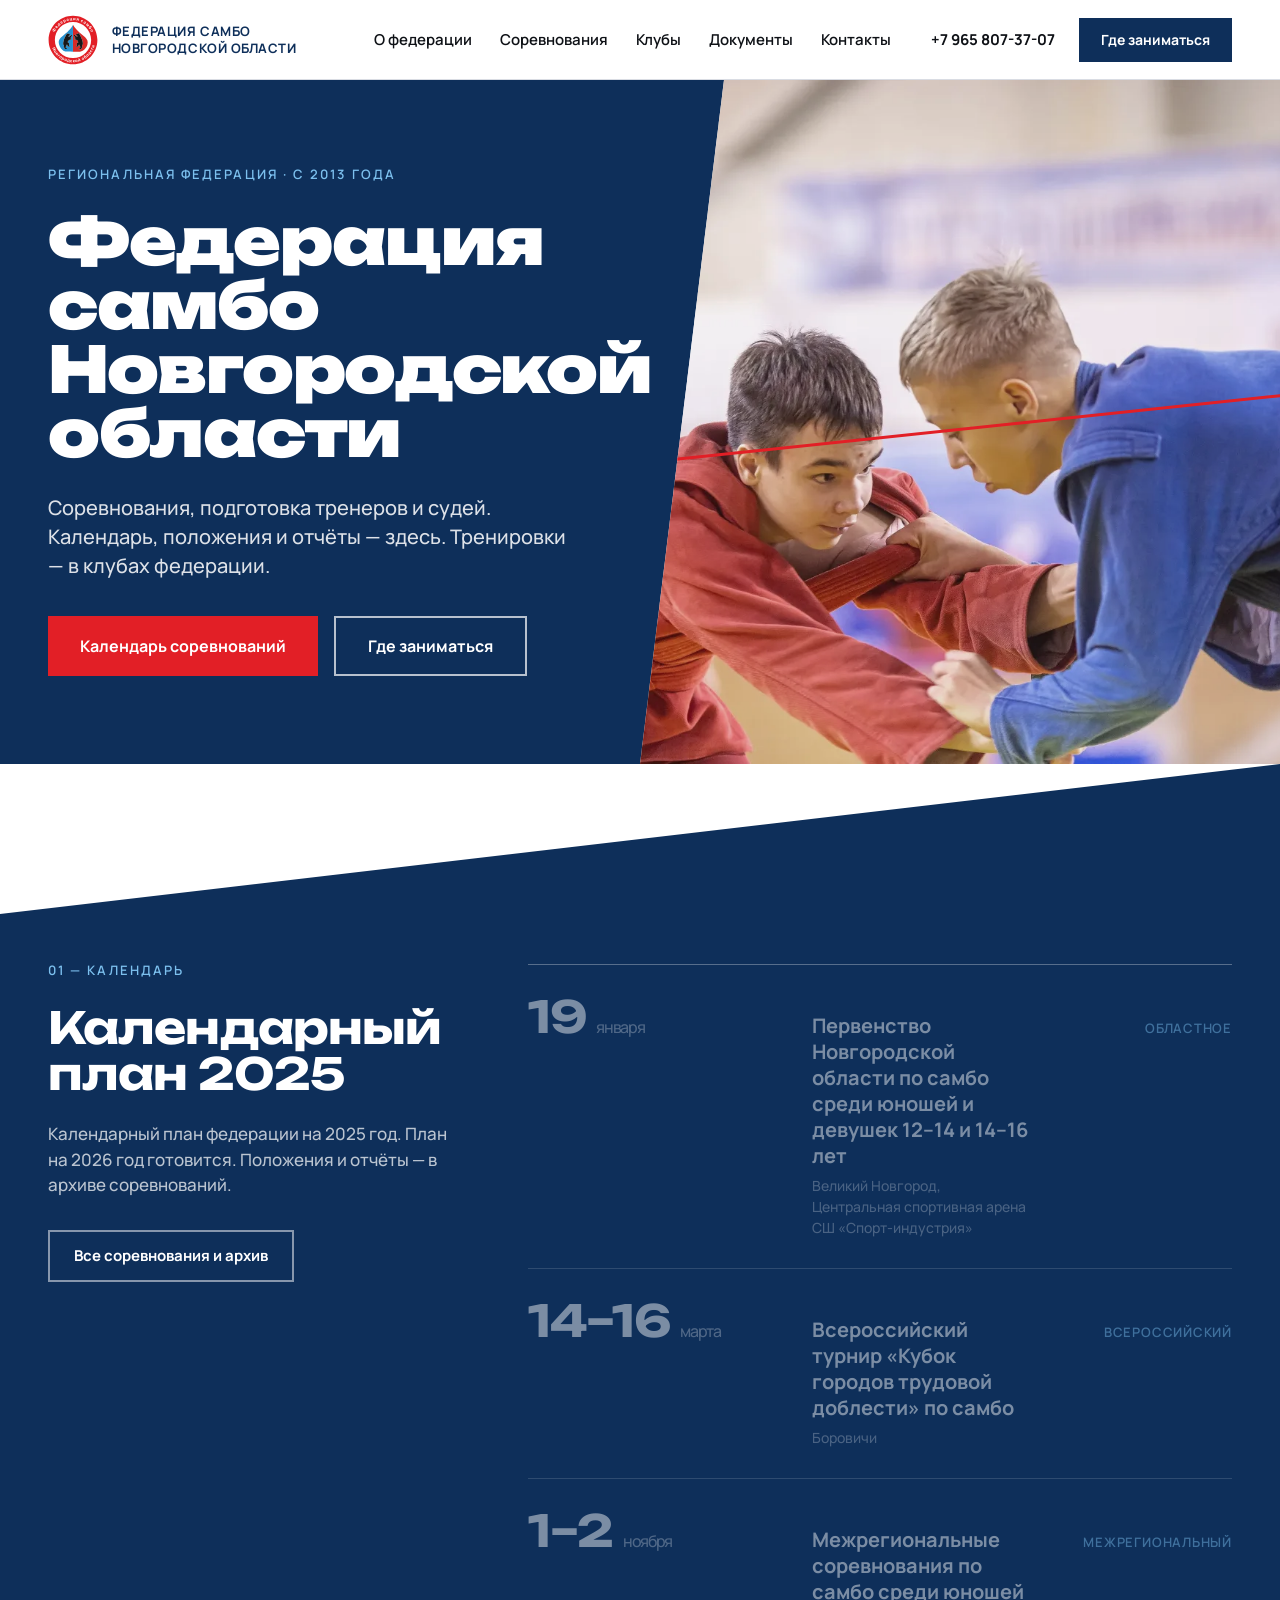
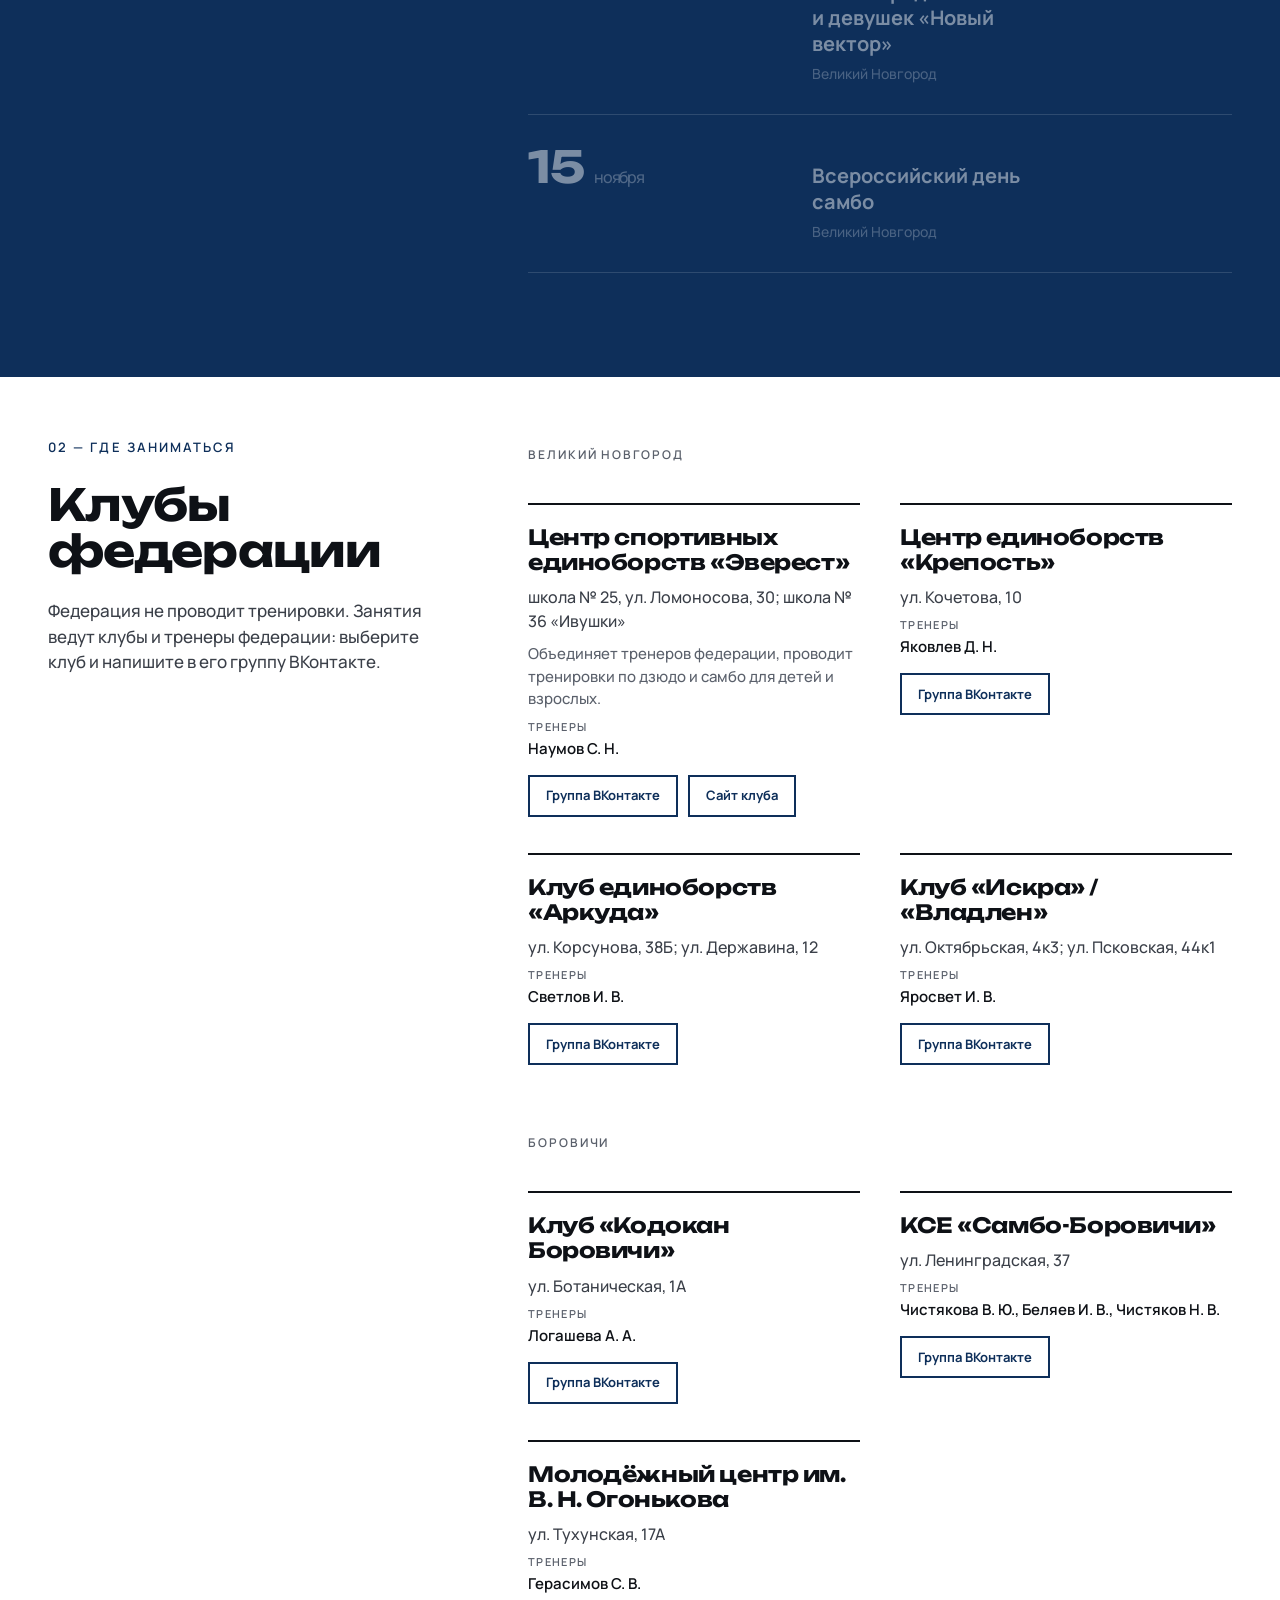
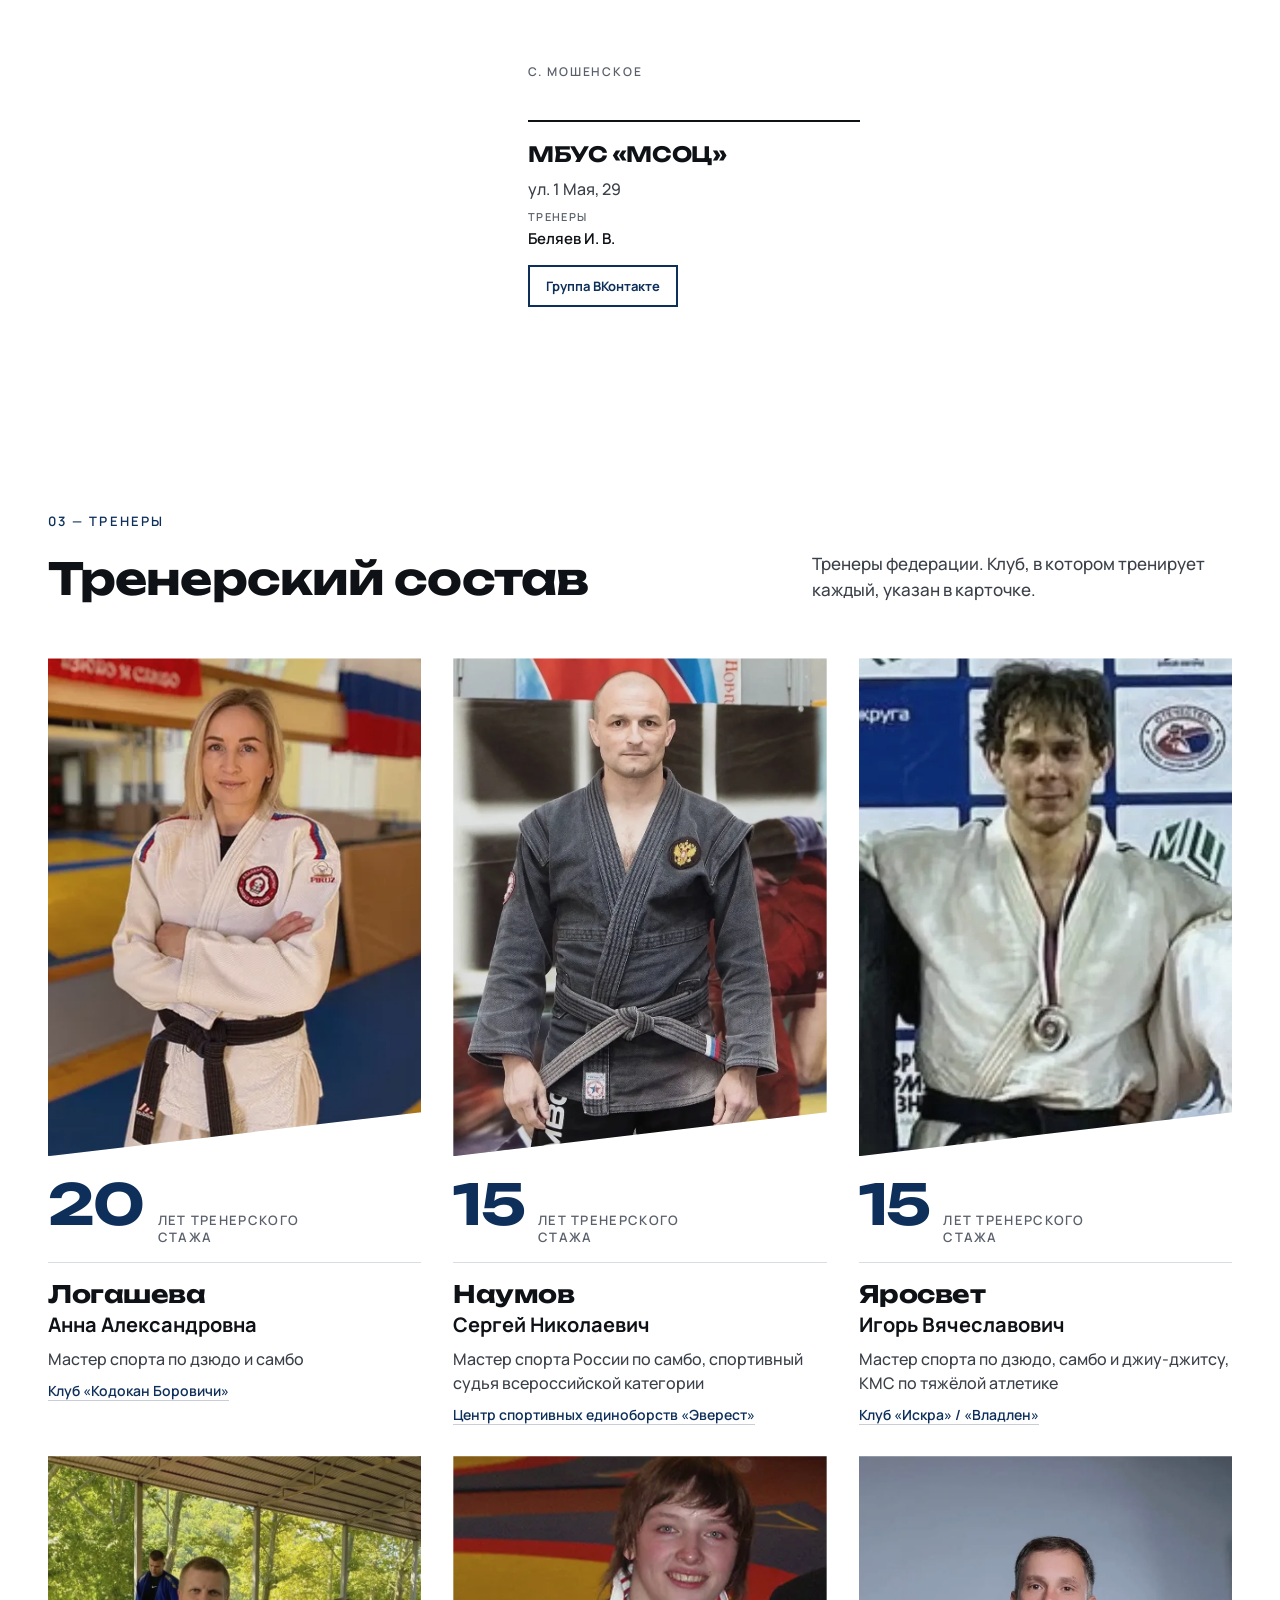
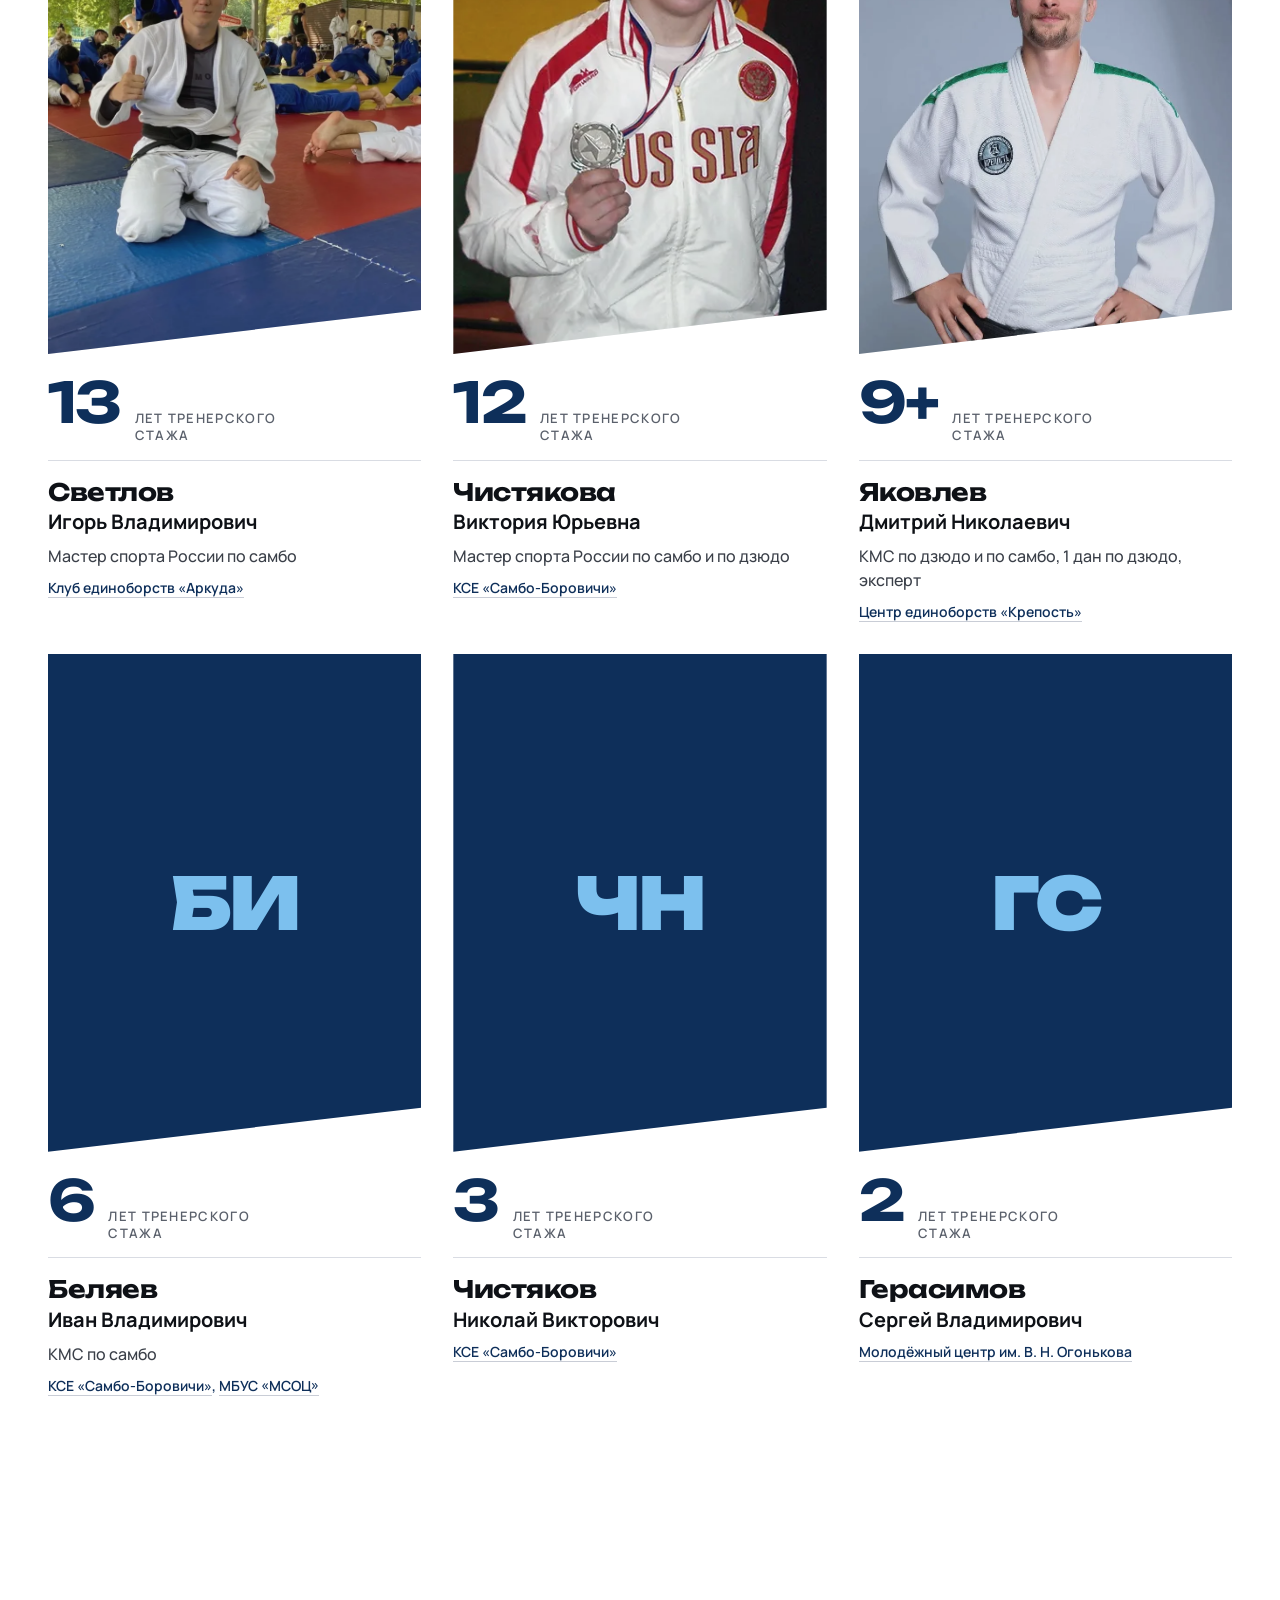
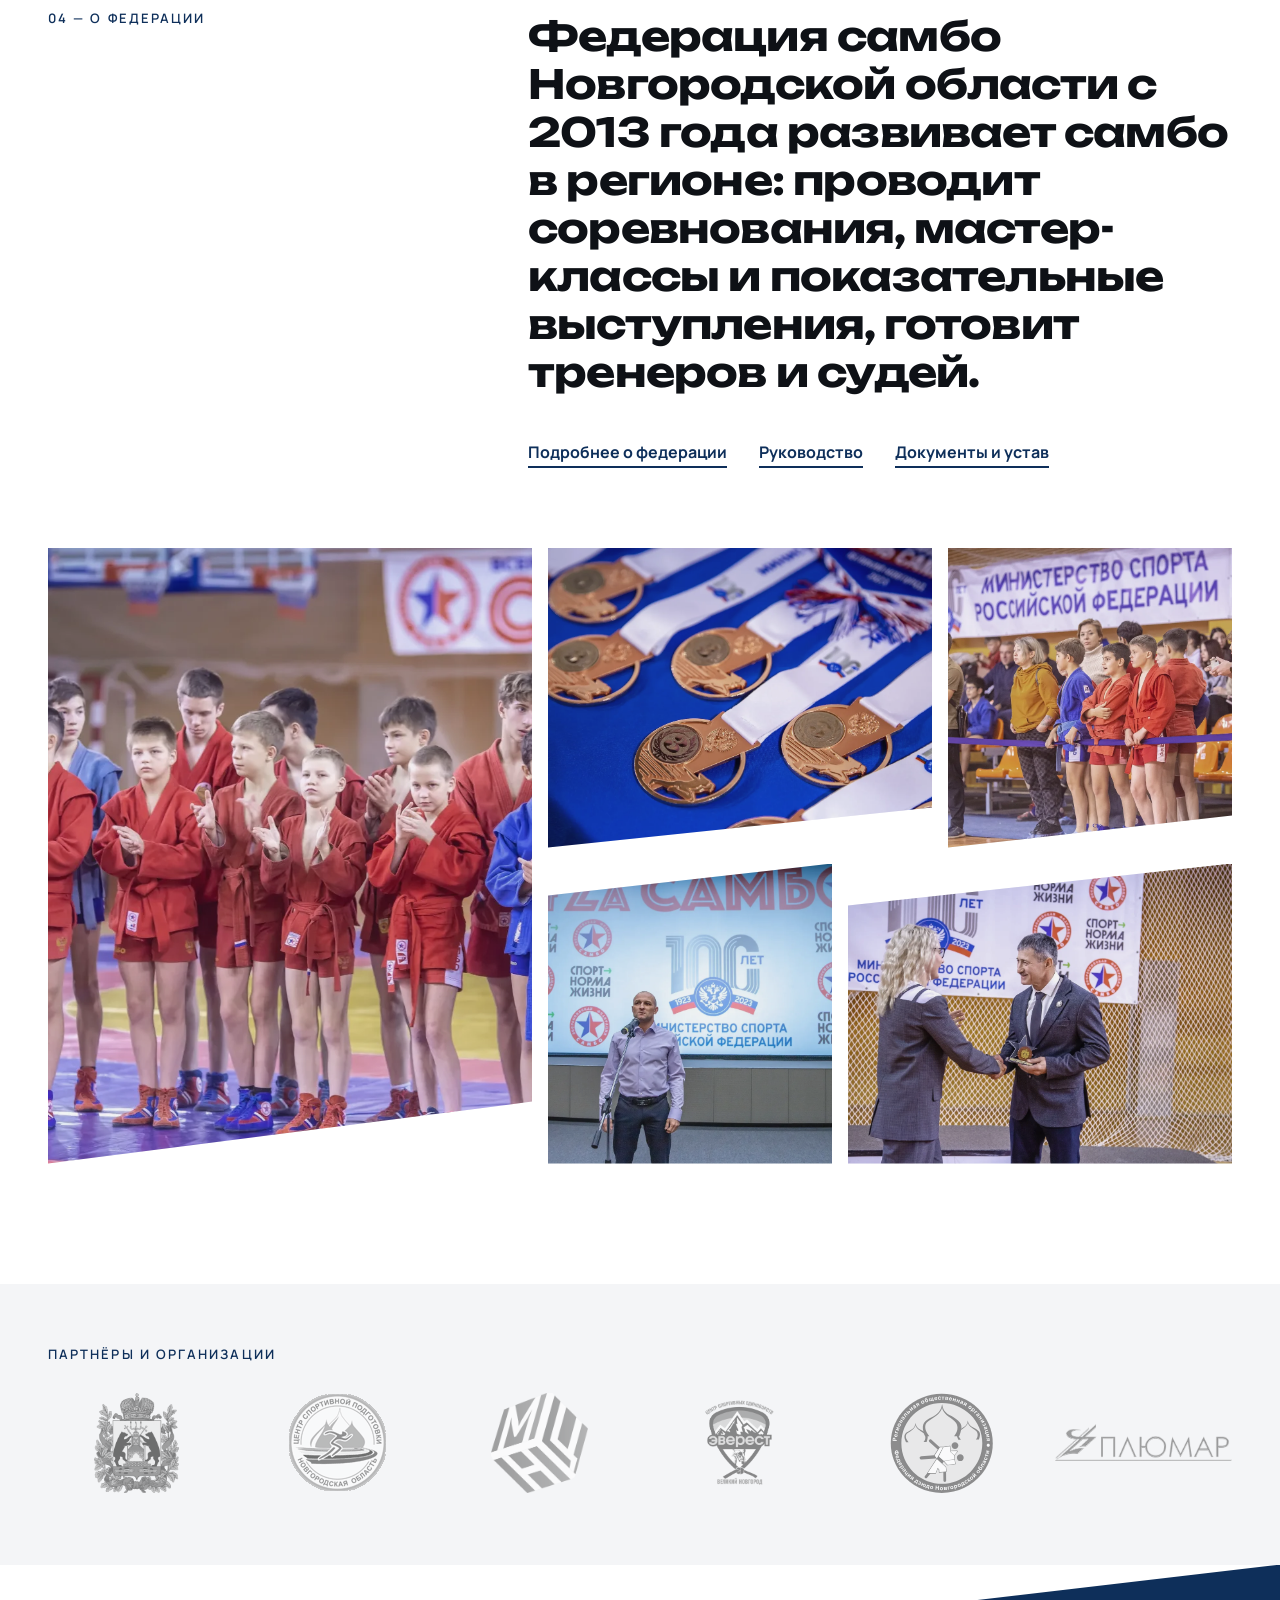
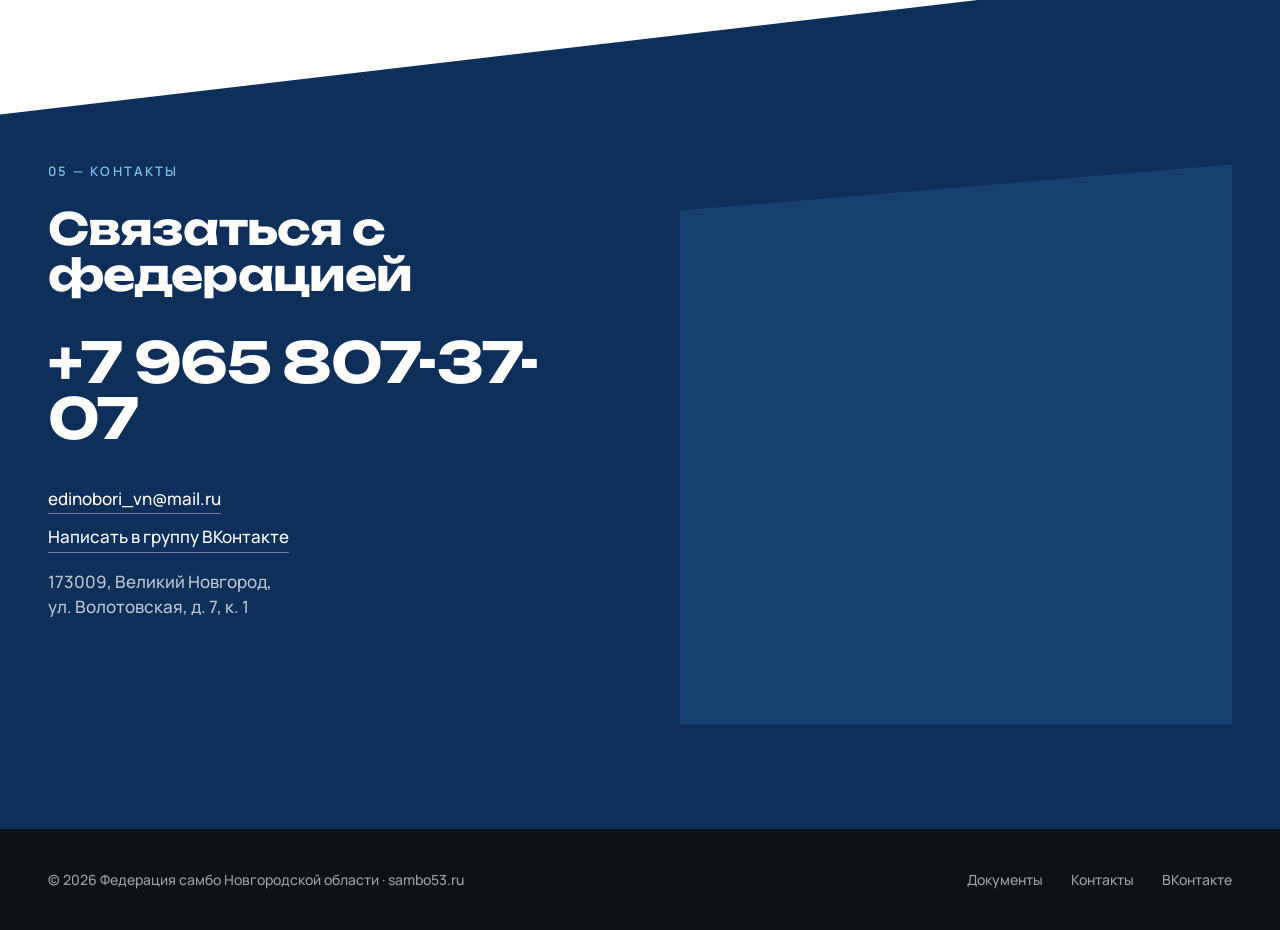
==== commit afc6a656: "Тренеры и клубы по материалам федерации 08.10.2026, устав Девять тренеров (данные Ксении Гавриловой)" ====
--- a/index.html
+++ b/index.html
@@ -66,40 +66,16 @@
   <div>
     <div class="eyebrow">02 — Где заниматься</div>
     <h2>Клубы федерации</h2>
-    <p class="lead">Федерация не проводит тренировки. Занятия ведут клубы, с которыми у федерации договор: выберите клуб и свяжитесь с тренером напрямую.</p>
+    <p class="lead">Федерация не проводит тренировки. Занятия ведут клубы и тренеры федерации: выберите клуб и напишите в его группу ВКонтакте.</p>
   </div>
-  <div class="clubs"><div class="club">
-      <h3>Спортивный клуб «Эверест»</h3>
-      <p>Объединяет тренеров федерации, проводит тренировки по дзюдо и самбо для детей и взрослых.</p>
-      <div class="club-links"><a class="btn btn-blue" href="http://everest53.ru" target="_blank" rel="noopener">Сайт клуба</a><a class="tel" href="tel:+79658073707">+7 965 807-37-07</a></div>
-    </div></div>
+  <div class="clubs"><div class="club-city">Великий Новгород</div><div class="clubs-grid"><div class="club" id="club-everest"><h3>Центр спортивных единоборств «Эверест»</h3><div class="addr">школа № 25, ул. Ломоносова, 30; школа № 36 «Ивушки»</div><p>Объединяет тренеров федерации, проводит тренировки по дзюдо и самбо для детей и взрослых.</p><div class="who"><span>Тренеры</span>Наумов С. Н.</div><div class="club-links"><a class="btn-out" href="https://vk.ru/champion_vn" target="_blank" rel="noopener">Группа ВКонтакте</a><a class="btn-out" href="http://everest53.ru" target="_blank" rel="noopener">Сайт клуба</a></div></div><div class="club" id="club-krepost"><h3>Центр единоборств «Крепость»</h3><div class="addr">ул. Кочетова, 10</div><div class="who"><span>Тренеры</span>Яковлев Д. Н.</div><div class="club-links"><a class="btn-out" href="https://vk.ru/krepost53" target="_blank" rel="noopener">Группа ВКонтакте</a></div></div><div class="club" id="club-arkuda"><h3>Клуб единоборств «Аркуда»</h3><div class="addr">ул. Корсунова, 38Б; ул. Державина, 12</div><div class="who"><span>Тренеры</span>Светлов И. В.</div><div class="club-links"><a class="btn-out" href="https://vk.ru/arkuda_fight" target="_blank" rel="noopener">Группа ВКонтакте</a></div></div><div class="club" id="club-iskra"><h3>Клуб «Искра» / «Владлен»</h3><div class="addr">ул. Октябрьская, 4к3; ул. Псковская, 44к1</div><div class="who"><span>Тренеры</span>Яросвет И. В.</div><div class="club-links"><a class="btn-out" href="https://vk.ru/judosambo53" target="_blank" rel="noopener">Группа ВКонтакте</a></div></div></div><div class="club-city">Боровичи</div><div class="clubs-grid"><div class="club" id="club-kodokan"><h3>Клуб «Кодокан Боровичи»</h3><div class="addr">ул. Ботаническая, 1А</div><div class="who"><span>Тренеры</span>Логашева А. А.</div><div class="club-links"><a class="btn-out" href="https://vk.ru/kodokanboro" target="_blank" rel="noopener">Группа ВКонтакте</a></div></div><div class="club" id="club-sambo-borovichi"><h3>КСЕ «Самбо-Боровичи»</h3><div class="addr">ул. Ленинградская, 37</div><div class="who"><span>Тренеры</span>Чистякова В. Ю., Беляев И. В., Чистяков Н. В.</div><div class="club-links"><a class="btn-out" href="https://vk.ru/samboborovichi" target="_blank" rel="noopener">Группа ВКонтакте</a></div></div><div class="club" id="club-mc-ogonkova"><h3>Молодёжный центр им. В. Н. Огонькова</h3><div class="addr">ул. Тухунская, 17А</div><div class="who"><span>Тренеры</span>Герасимов С. В.</div></div></div><div class="club-city">с. Мошенское</div><div class="clubs-grid"><div class="club" id="club-msoc"><h3>МБУС «МСОЦ»</h3><div class="addr">ул. 1 Мая, 29</div><div class="who"><span>Тренеры</span>Беляев И. В.</div><div class="club-links"><a class="btn-out" href="https://vk.ru/club203038374" target="_blank" rel="noopener">Группа ВКонтакте</a></div></div></div></div>
 </section>
 <section id="coaches">
   <div class="coaches-head">
     <div><div class="eyebrow">03 — Тренеры</div><h2>Тренерский состав</h2></div>
-    <p>Тренеры федерации. Тренируют в клубах федерации.</p>
+    <p>Тренеры федерации. Клуб, в котором тренирует каждый, указан в карточке.</p>
   </div>
-  <div class="coaches n5"><div class="coach">
-      <div class="photo"><img src="images/trener-yakovlev-dmitrii-nikolaevich.webp" alt="Яковлев Дмитрий Николаевич"></div>
-      <div class="exp"><b>8</b><span>лет тренерского<br>стажа</span></div>
-      <div><h3>Яковлев</h3><div class="fn">Дмитрий Николаевич</div><div class="rank">КМС по дзюдо и самбо</div></div>
-    </div><div class="coach">
-      <div class="photo"><img src="images/trener-svetlov-igor-vladimirovich.webp" alt="Светлов Игорь Владимирович"></div>
-      <div class="exp"><b>6</b><span>лет тренерского<br>стажа</span></div>
-      <div><h3>Светлов</h3><div class="fn">Игорь Владимирович</div><div class="rank">МС России по самбо и боевому самбо</div></div>
-    </div><div class="coach">
-      <div class="photo"><img src="images/trener-naumov-sergei-nikolaevich.webp" alt="Наумов Сергей Николаевич"></div>
-      <div class="exp"><b>12</b><span>лет тренерского<br>стажа</span></div>
-      <div><h3>Наумов</h3><div class="fn">Сергей Николаевич</div><div class="rank">Мастер спорта</div></div>
-    </div><div class="coach">
-      <div class="photo"><img src="images/trener-chistyakova-viktoriya-yurievna.webp" alt="Чистякова Виктория Юрьевна"></div>
-      <div class="exp"><b>9</b><span>лет тренерского<br>стажа</span></div>
-      <div><h3>Чистякова</h3><div class="fn">Виктория Юрьевна</div><div class="rank">Мастер спорта</div></div>
-    </div><div class="coach">
-      <div class="photo"><img src="images/trener-logashova-anna-aleksandrovna.webp" alt="Логашева Анна Александровна"></div>
-      <div class="exp"><b>16</b><span>лет тренерского<br>стажа</span></div>
-      <div><h3>Логашева</h3><div class="fn">Анна Александровна</div><div class="rank">Мастер спорта по дзюдо и самбо</div></div>
-    </div></div>
+  <div class="coaches"><div class="coach"><div class="photo"><img src="images/trener-logashova-anna-aleksandrovna.webp" alt="Логашева Анна Александровна"></div><div class="exp"><b>20</b><span>лет тренерского<br>стажа</span></div><div><h3>Логашева</h3><div class="fn">Анна Александровна</div><div class="rank">Мастер спорта по дзюдо и самбо</div><div class="cl"><a href="index.html#club-kodokan">Клуб «Кодокан Боровичи»</a></div></div></div><div class="coach"><div class="photo"><img src="images/trener-naumov-sergei-nikolaevich-2026.webp" alt="Наумов Сергей Николаевич"></div><div class="exp"><b>15</b><span>лет тренерского<br>стажа</span></div><div><h3>Наумов</h3><div class="fn">Сергей Николаевич</div><div class="rank">Мастер спорта России по самбо, спортивный судья всероссийской категории</div><div class="cl"><a href="index.html#club-everest">Центр спортивных единоборств «Эверест»</a></div></div></div><div class="coach"><div class="photo"><img src="images/trener-yarosvet-igor-vyacheslavovich.webp" alt="Яросвет Игорь Вячеславович"></div><div class="exp"><b>15</b><span>лет тренерского<br>стажа</span></div><div><h3>Яросвет</h3><div class="fn">Игорь Вячеславович</div><div class="rank">Мастер спорта по дзюдо, самбо и джиу-джитсу, КМС по тяжёлой атлетике</div><div class="cl"><a href="index.html#club-iskra">Клуб «Искра» / «Владлен»</a></div></div></div><div class="coach"><div class="photo"><img src="images/trener-svetlov-igor-vladimirovich.webp" alt="Светлов Игорь Владимирович"></div><div class="exp"><b>13</b><span>лет тренерского<br>стажа</span></div><div><h3>Светлов</h3><div class="fn">Игорь Владимирович</div><div class="rank">Мастер спорта России по самбо</div><div class="cl"><a href="index.html#club-arkuda">Клуб единоборств «Аркуда»</a></div></div></div><div class="coach"><div class="photo"><img src="images/trener-chistyakova-viktoriya-yurievna.webp" alt="Чистякова Виктория Юрьевна"></div><div class="exp"><b>12</b><span>лет тренерского<br>стажа</span></div><div><h3>Чистякова</h3><div class="fn">Виктория Юрьевна</div><div class="rank">Мастер спорта России по самбо и по дзюдо</div><div class="cl"><a href="index.html#club-sambo-borovichi">КСЕ «Самбо-Боровичи»</a></div></div></div><div class="coach"><div class="photo"><img src="images/trener-yakovlev-dmitrii-nikolaevich-2026.webp" alt="Яковлев Дмитрий Николаевич"></div><div class="exp"><b>9+</b><span>лет тренерского<br>стажа</span></div><div><h3>Яковлев</h3><div class="fn">Дмитрий Николаевич</div><div class="rank">КМС по дзюдо и по самбо, 1 дан по дзюдо, эксперт</div><div class="cl"><a href="index.html#club-krepost">Центр единоборств «Крепость»</a></div></div></div><div class="coach"><div class="photo ini" aria-hidden="true"><span>БИ</span></div><div class="exp"><b>6</b><span>лет тренерского<br>стажа</span></div><div><h3>Беляев</h3><div class="fn">Иван Владимирович</div><div class="rank">КМС по самбо</div><div class="cl"><a href="index.html#club-sambo-borovichi">КСЕ «Самбо-Боровичи»</a>, <a href="index.html#club-msoc">МБУС «МСОЦ»</a></div></div></div><div class="coach"><div class="photo ini" aria-hidden="true"><span>ЧН</span></div><div class="exp"><b>3</b><span>лет тренерского<br>стажа</span></div><div><h3>Чистяков</h3><div class="fn">Николай Викторович</div><div class="cl"><a href="index.html#club-sambo-borovichi">КСЕ «Самбо-Боровичи»</a></div></div></div><div class="coach"><div class="photo ini" aria-hidden="true"><span>ГС</span></div><div class="exp"><b>2</b><span>лет тренерского<br>стажа</span></div><div><h3>Герасимов</h3><div class="fn">Сергей Владимирович</div><div class="cl"><a href="index.html#club-mc-ogonkova">Молодёжный центр им. В. Н. Огонькова</a></div></div></div></div>
 </section>
 <section id="about">
   <div class="two">
@@ -109,7 +85,7 @@
       <div class="links">
         <a class="link" href="about.html">Подробнее о федерации</a>
         <a class="link" href="about.html#leadership">Руководство</a>
-        <a class="link" href="documents.html">Документы</a>
+        <a class="link" href="documents.html">Документы и устав</a>
       </div>
     </div>
   </div>
--- a/assets/site.css
+++ b/assets/site.css
@@ -465,3 +465,29 @@
 @media(max-width:640px){.arow .note{font-size:14px}}
 /* пять тренеров — в один ряд на широком экране */
 @media(min-width:1101px){.coaches.n5{grid-template-columns:repeat(5,1fr);gap:24px}.coaches.n5 .exp b{font-size:48px}.coaches.n5 .coach .fn{font-size:18px}}
+/* ───── клубы федерации: по городам, карточки в две колонки (самбо, 12.10.2026) ───── */
+.club-city{font:600 12px/1 Manrope,sans-serif;letter-spacing:.16em;text-transform:uppercase;color:var(--muted);margin:8px 0 18px}
+.club-city:not(:first-child){margin-top:48px}
+.clubs-grid{display:grid;grid-template-columns:1fr 1fr;gap:36px 40px}
+.clubs .club{border-top:2px solid var(--ink);padding-top:20px;display:flex;flex-direction:column;gap:10px;min-width:0;scroll-margin-top:100px}
+.clubs .club h3{font-size:21px;line-height:1.2}
+.clubs .club .addr{font-size:16px;color:var(--text)}
+.clubs .club p{margin:0;font-size:15px;color:var(--muted)}
+.clubs .club .who{font:600 15px/1.4 Manrope,sans-serif}
+.clubs .club .who span{display:block;font:600 11px/1 Manrope,sans-serif;letter-spacing:.12em;text-transform:uppercase;color:var(--muted);margin-bottom:6px}
+.clubs .club-links{display:flex;gap:10px;flex-wrap:wrap;margin-top:6px}
+.clubs .club-links .btn-out{height:42px;padding:0 16px;font-size:13px}
+/* тренер: клуб под званием, карточка без фото — инициалы */
+.coach .cl{margin-top:10px;font:600 14px/1.4 Manrope,sans-serif;color:var(--blue)}
+.coach .cl a{border-bottom:1px solid var(--line-dark)}
+.coach .cl a:hover{border-color:var(--gold)}
+.photo.ini{background:var(--blue);display:flex;align-items:center;justify-content:center}
+.photo.ini span{font:900 72px/1 Unbounded,Manrope,sans-serif;letter-spacing:-.04em;color:var(--gold-text)}
+@media(max-width:640px){
+  .clubs-grid{grid-template-columns:1fr;gap:28px}
+  .club-city:not(:first-child){margin-top:36px}
+  .clubs .club h3{font-size:19px}
+  .clubs .club-links .btn-out{width:auto}
+  .photo.ini span{font-size:36px}
+  .coach .cl{font-size:13px;margin-top:6px}
+}
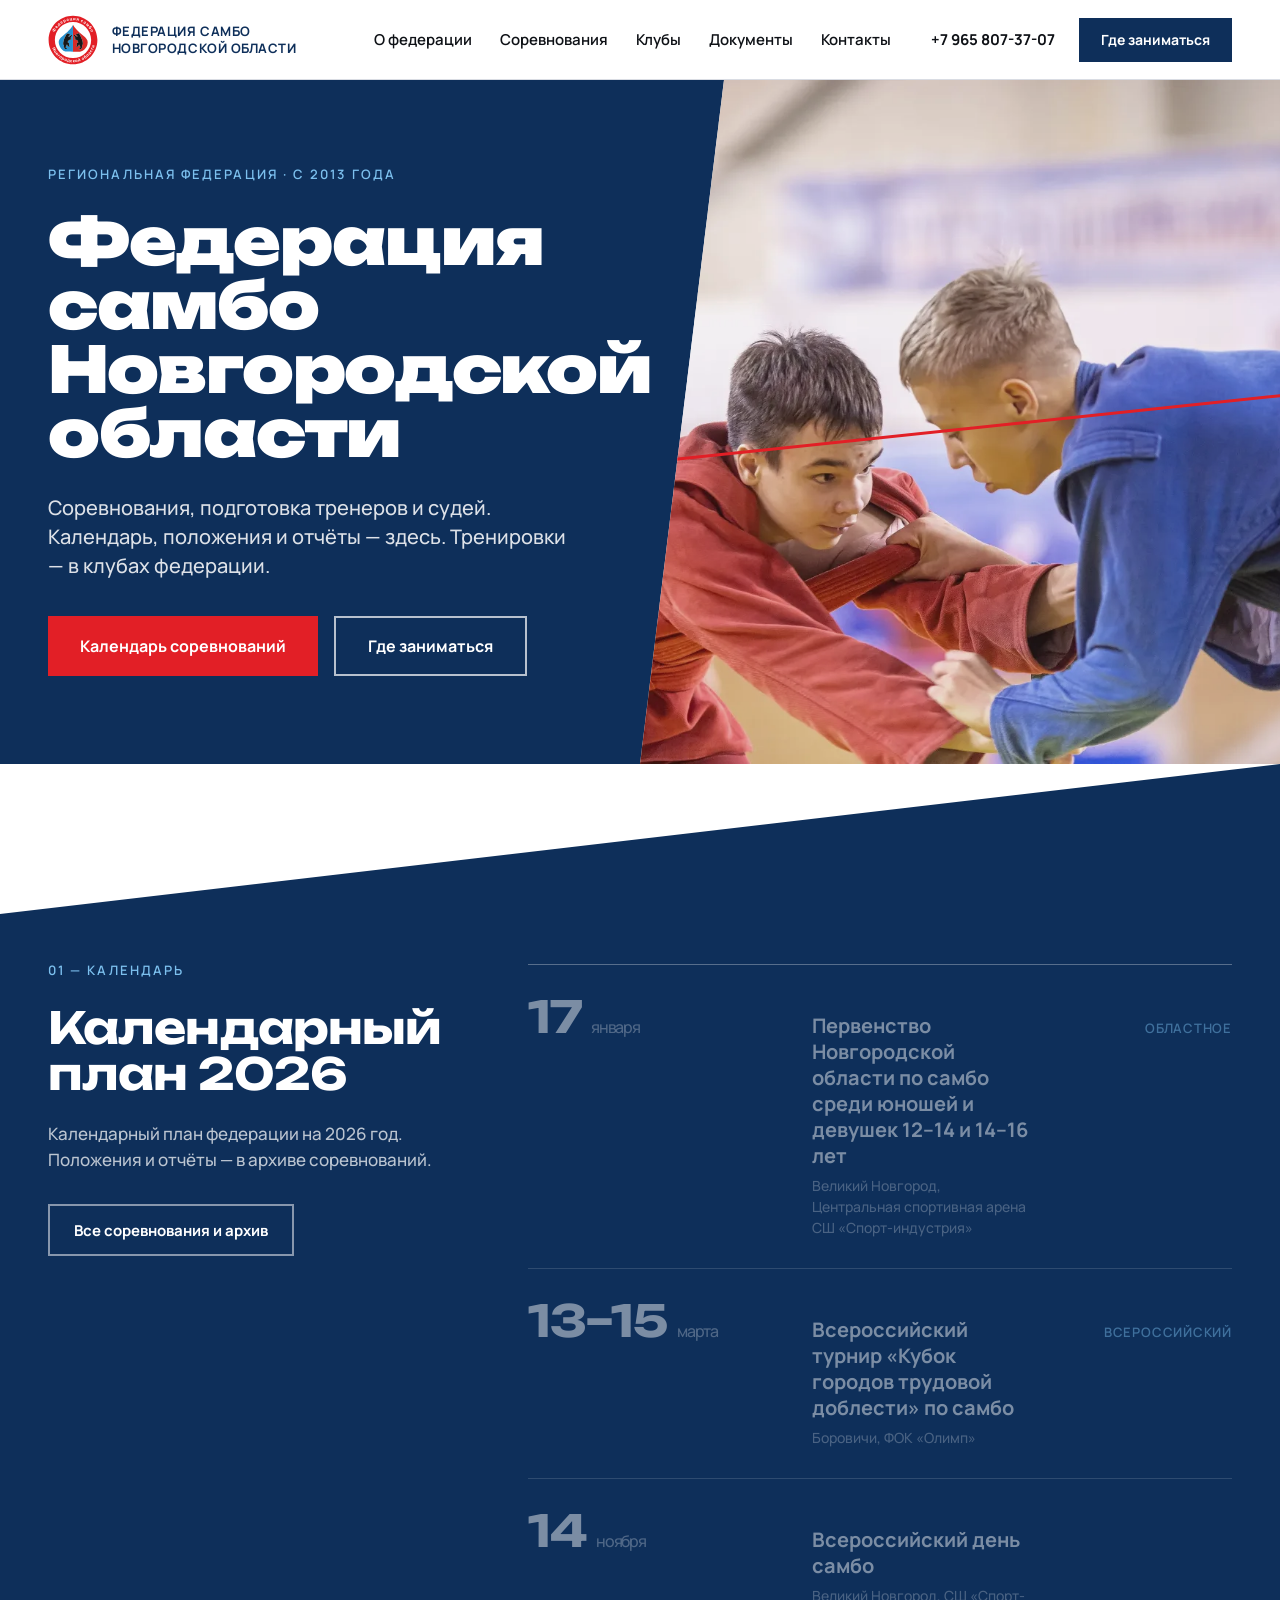
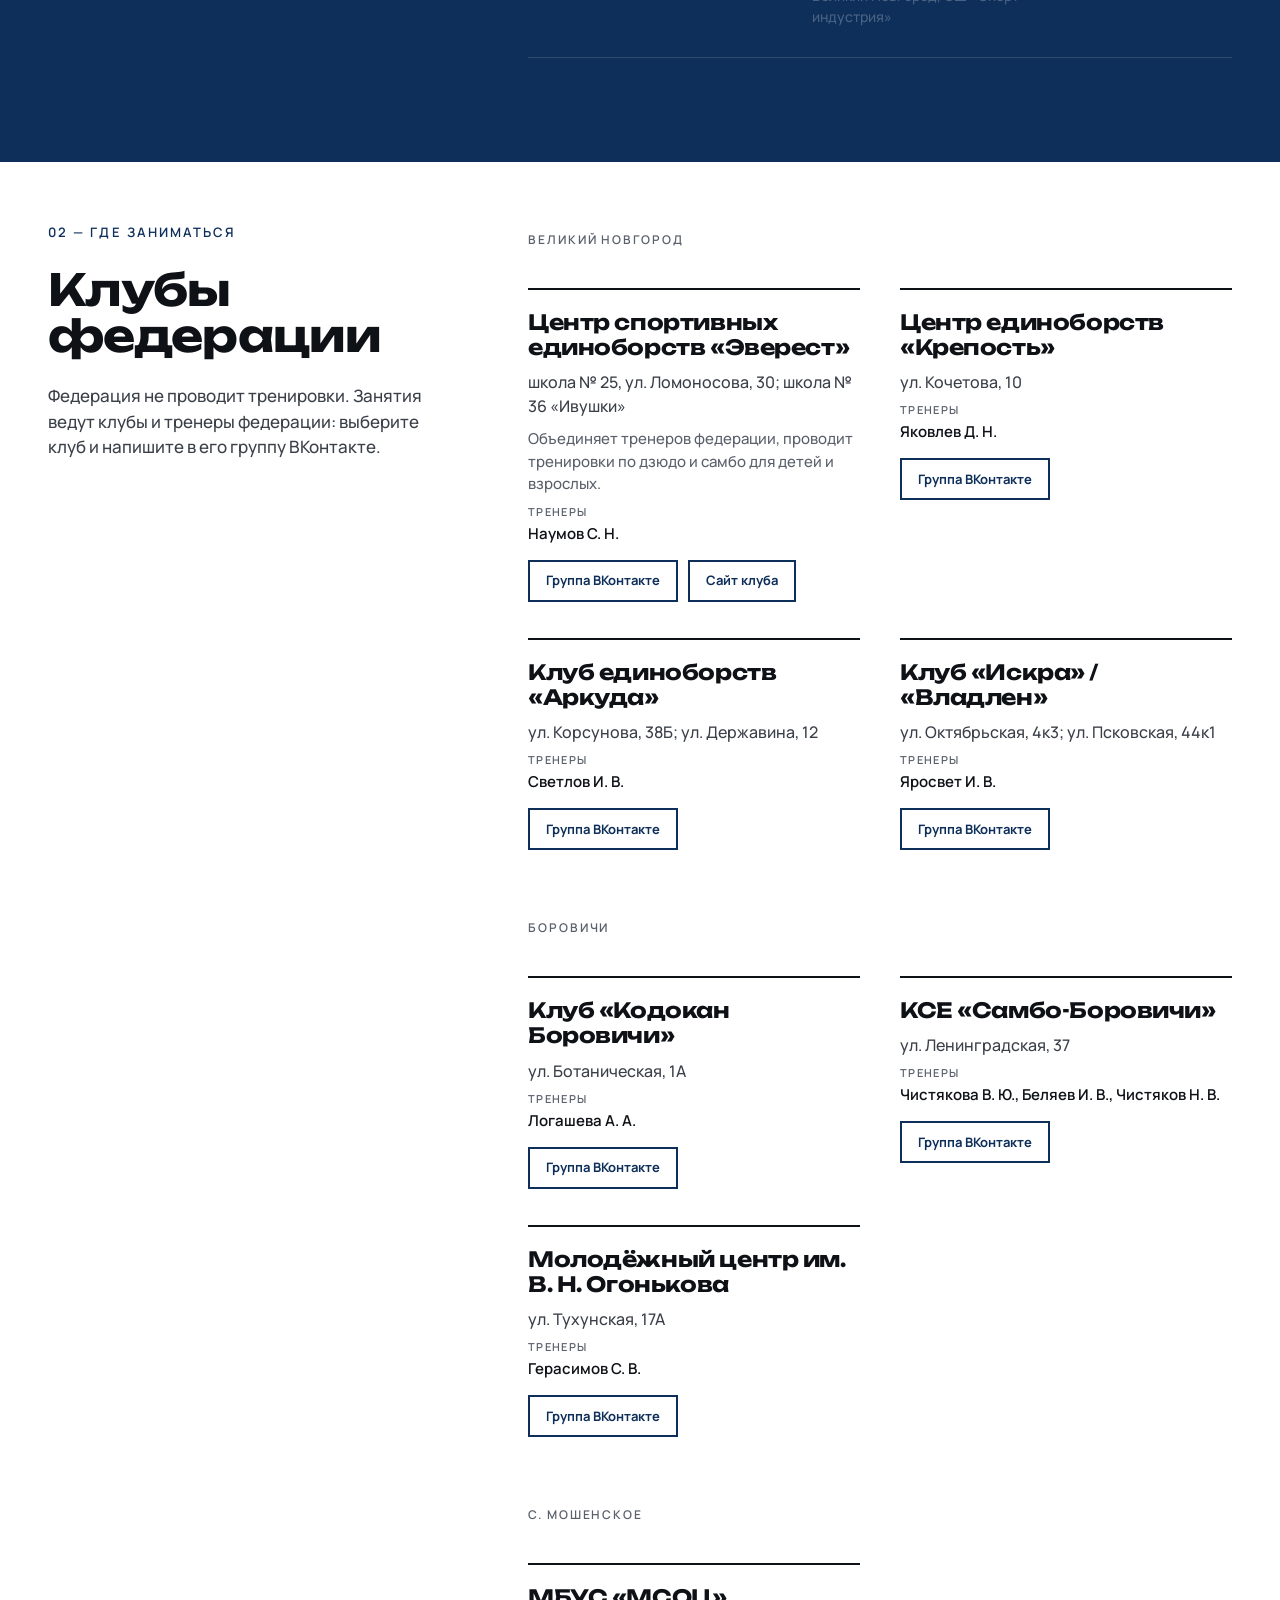
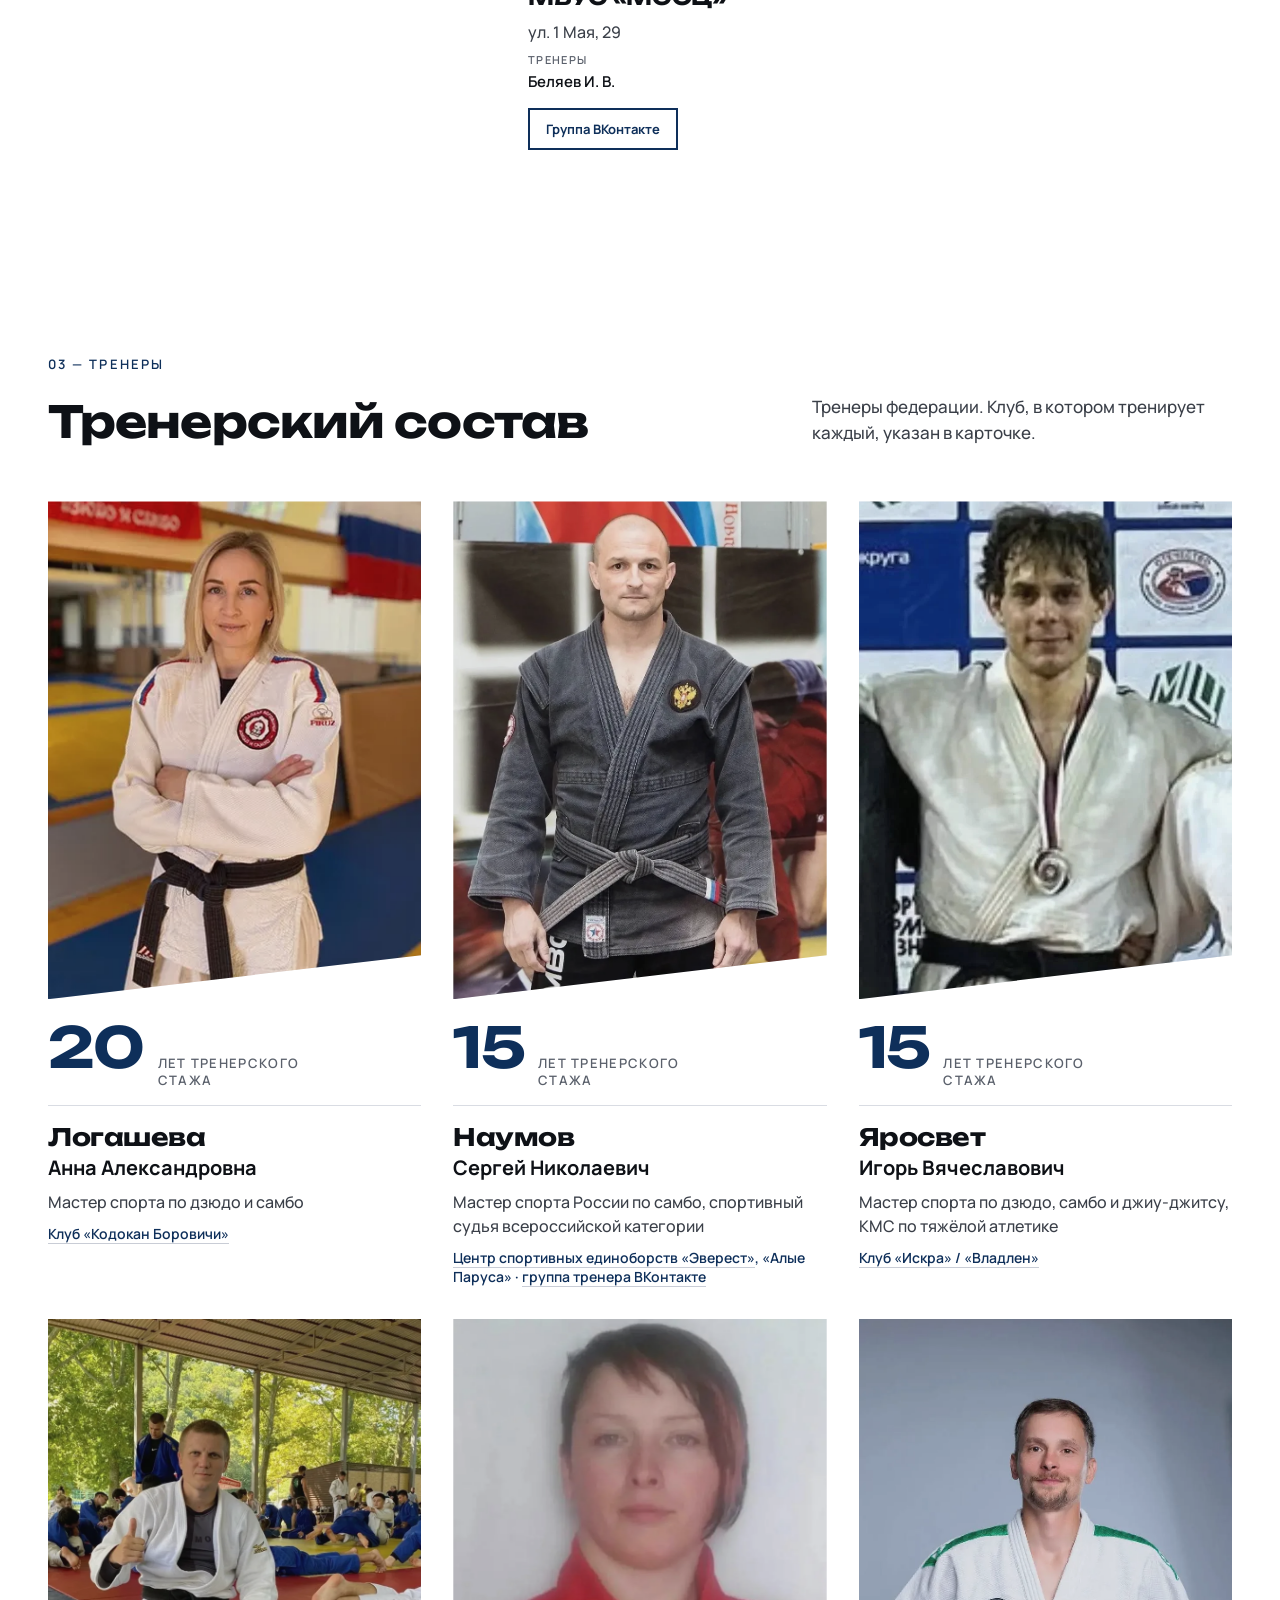
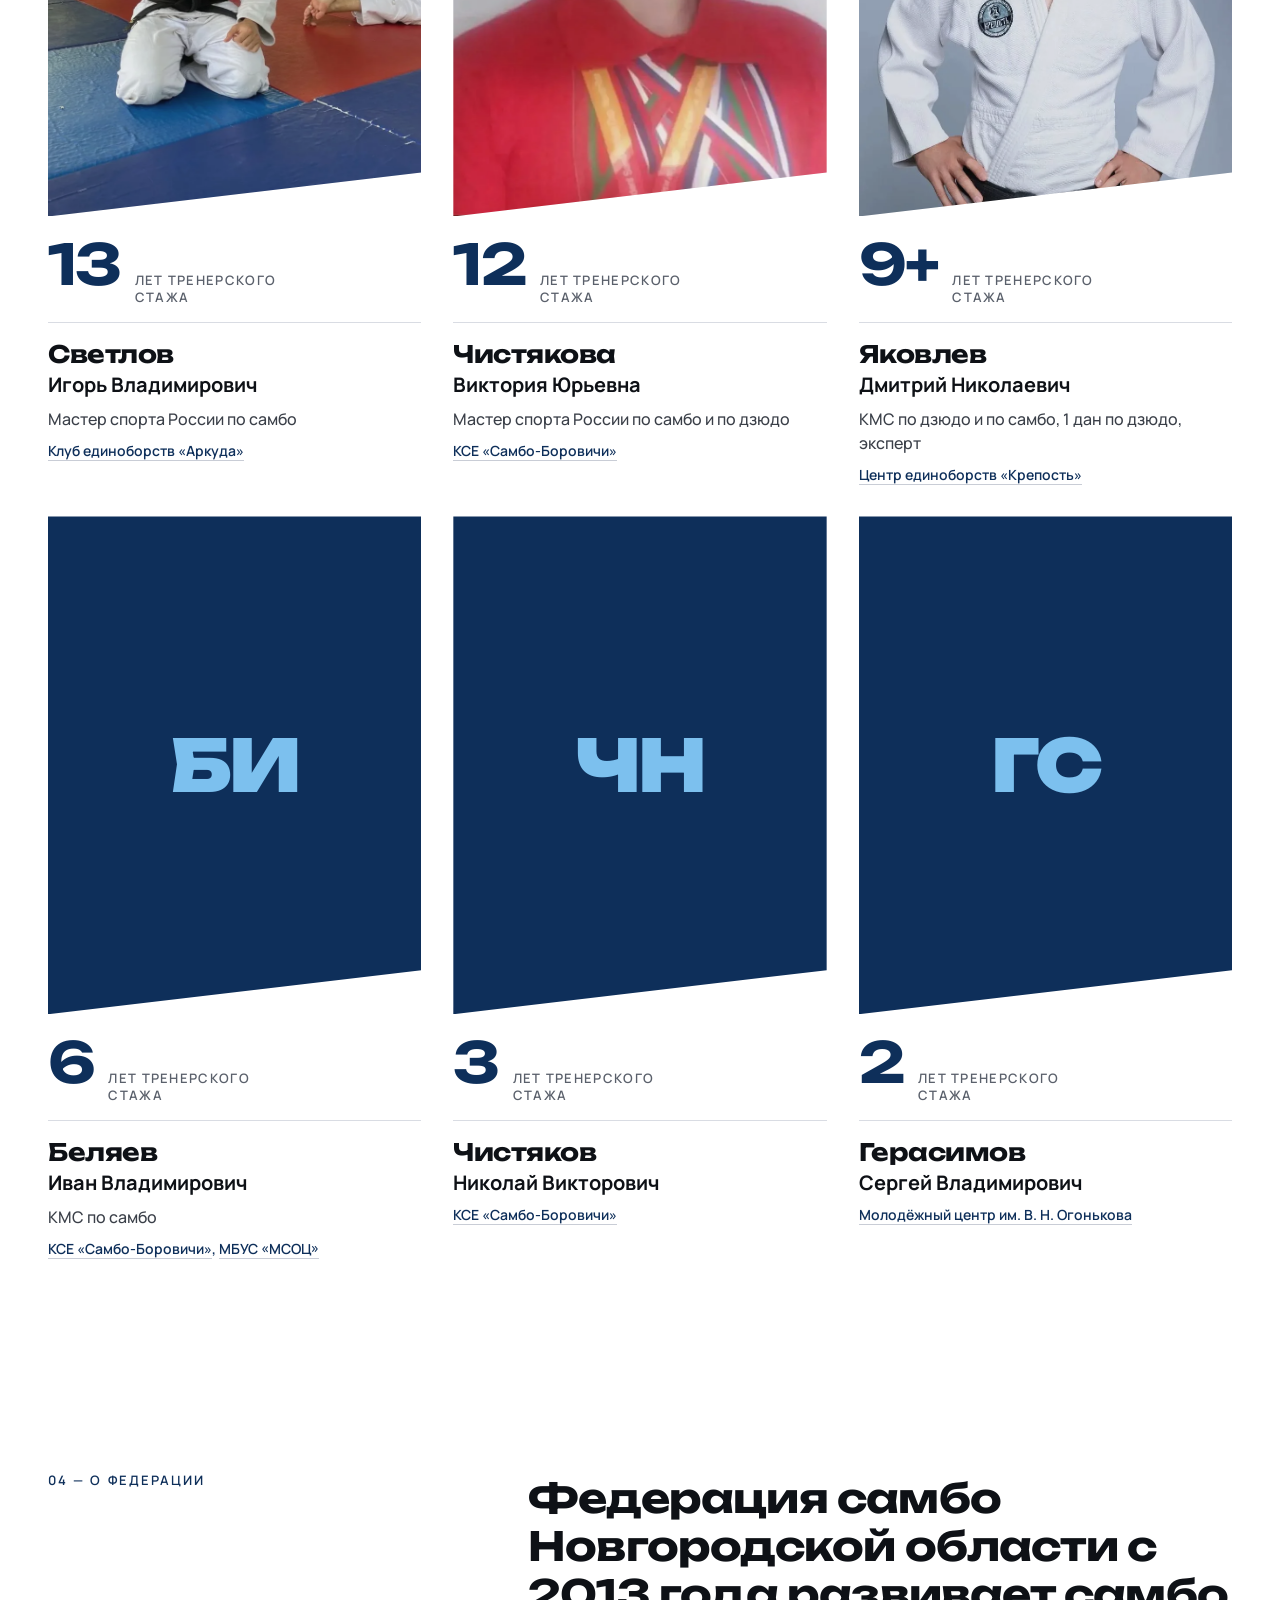
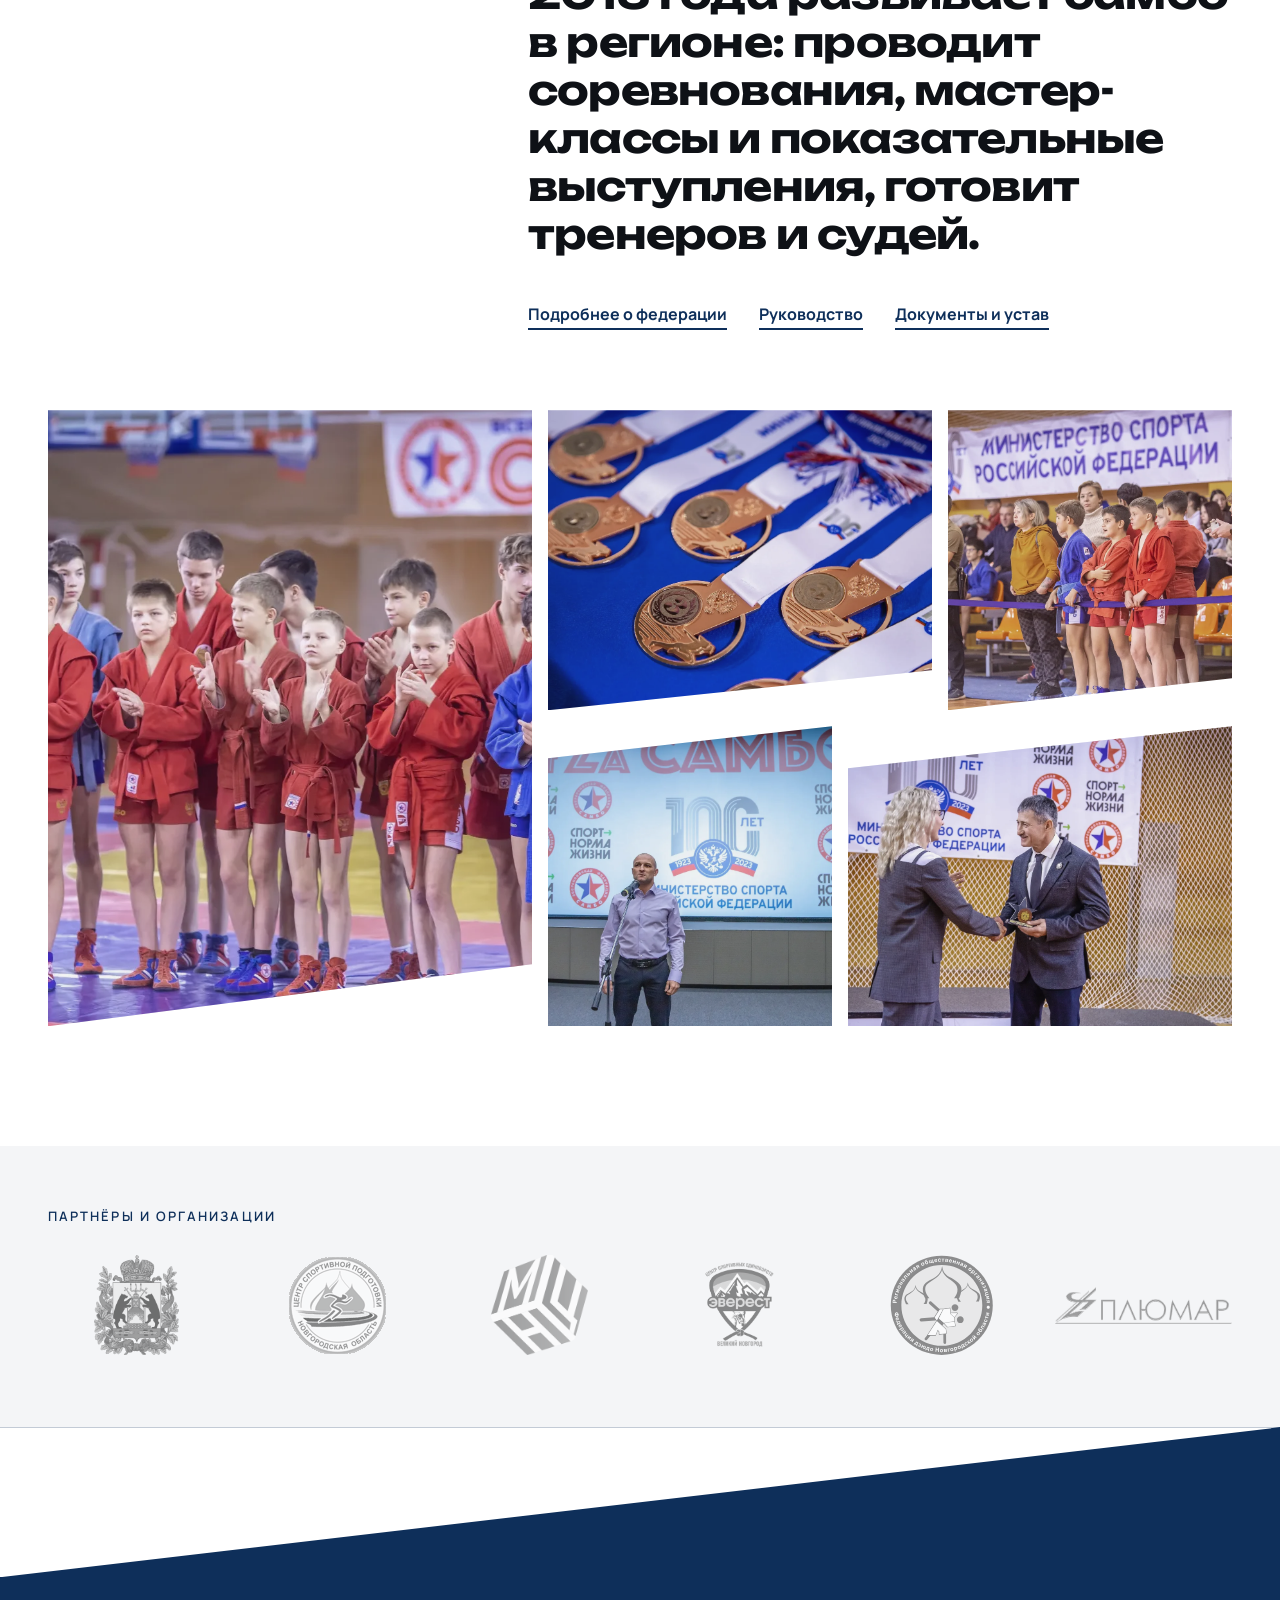
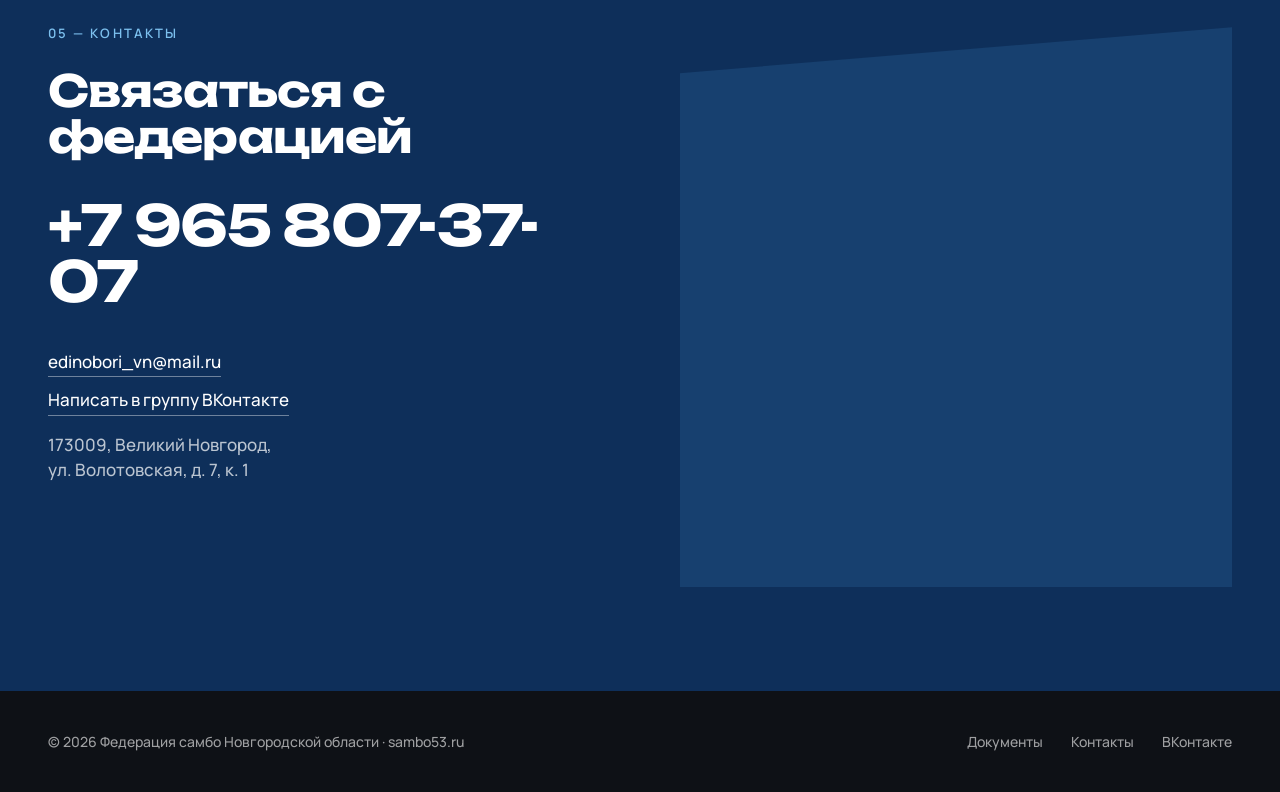
==== commit a8dd5938: "Календарь 2026 и материалы федерации от 15.10.2026 Календарный план самбо на 2026 год; архив: первен" ====
--- a/index.html
+++ b/index.html
@@ -45,11 +45,11 @@
   <div class="inner two">
     <div>
       <div class="eyebrow light">01 — Календарь</div>
-      <h2>Календарный план 2025</h2>
-      <p class="lead">Календарный план федерации на 2025 год. План на 2026 год готовится. Положения и отчёты — в архиве соревнований.</p>
+      <h2>Календарный план 2026</h2>
+      <p class="lead">Календарный план федерации на 2026 год. Положения и отчёты — в архиве соревнований.</p>
       <a class="btn btn-line-sm" href="events.html" style="margin-top:32px">Все соревнования и архив</a>
     </div>
-    <div class="cal"><div class="crow" data-until="2025-01-19"><div class="d">19<small>января</small></div><div><div class="t">Первенство Новгородской области по самбо среди юношей и девушек 12–14 и 14–16 лет</div><div class="place">Великий Новгород, Центральная спортивная арена СШ «Спорт-индустрия»</div></div><div class="lvl">областное</div></div><div class="crow" data-until="2025-03-16"><div class="d">14–16<small>марта</small></div><div><div class="t">Всероссийский турнир «Кубок городов трудовой доблести» по самбо</div><div class="place">Боровичи</div></div><div class="lvl">всероссийский</div></div><div class="crow" data-until="2025-11-02"><div class="d">1–2<small>ноября</small></div><div><div class="t">Межрегиональные соревнования по самбо среди юношей и девушек «Новый вектор»</div><div class="place">Великий Новгород</div></div><div class="lvl">межрегиональный</div></div><div class="crow" data-until="2025-11-15"><div class="d">15<small>ноября</small></div><div><div class="t">Всероссийский день самбо</div><div class="place">Великий Новгород</div></div><div class="lvl"></div></div></div>
+    <div class="cal"><div class="crow" data-until="2026-01-17"><div class="d">17<small>января</small></div><div><div class="t">Первенство Новгородской области по самбо среди юношей и девушек 12–14 и 14–16 лет</div><div class="place">Великий Новгород, Центральная спортивная арена СШ «Спорт-индустрия»</div></div><div class="lvl">областное</div></div><div class="crow" data-until="2026-03-15"><div class="d">13–15<small>марта</small></div><div><div class="t">Всероссийский турнир «Кубок городов трудовой доблести» по самбо</div><div class="place">Боровичи, ФОК «Олимп»</div></div><div class="lvl">всероссийский</div></div><div class="crow" data-until="2026-11-14"><div class="d">14<small>ноября</small></div><div><div class="t">Всероссийский день самбо</div><div class="place">Великий Новгород, СШ «Спорт-индустрия»</div></div><div class="lvl"></div></div></div>
   </div>
 </section>
 <script>
@@ -68,14 +68,14 @@
     <h2>Клубы федерации</h2>
     <p class="lead">Федерация не проводит тренировки. Занятия ведут клубы и тренеры федерации: выберите клуб и напишите в его группу ВКонтакте.</p>
   </div>
-  <div class="clubs"><div class="club-city">Великий Новгород</div><div class="clubs-grid"><div class="club" id="club-everest"><h3>Центр спортивных единоборств «Эверест»</h3><div class="addr">школа № 25, ул. Ломоносова, 30; школа № 36 «Ивушки»</div><p>Объединяет тренеров федерации, проводит тренировки по дзюдо и самбо для детей и взрослых.</p><div class="who"><span>Тренеры</span>Наумов С. Н.</div><div class="club-links"><a class="btn-out" href="https://vk.ru/champion_vn" target="_blank" rel="noopener">Группа ВКонтакте</a><a class="btn-out" href="http://everest53.ru" target="_blank" rel="noopener">Сайт клуба</a></div></div><div class="club" id="club-krepost"><h3>Центр единоборств «Крепость»</h3><div class="addr">ул. Кочетова, 10</div><div class="who"><span>Тренеры</span>Яковлев Д. Н.</div><div class="club-links"><a class="btn-out" href="https://vk.ru/krepost53" target="_blank" rel="noopener">Группа ВКонтакте</a></div></div><div class="club" id="club-arkuda"><h3>Клуб единоборств «Аркуда»</h3><div class="addr">ул. Корсунова, 38Б; ул. Державина, 12</div><div class="who"><span>Тренеры</span>Светлов И. В.</div><div class="club-links"><a class="btn-out" href="https://vk.ru/arkuda_fight" target="_blank" rel="noopener">Группа ВКонтакте</a></div></div><div class="club" id="club-iskra"><h3>Клуб «Искра» / «Владлен»</h3><div class="addr">ул. Октябрьская, 4к3; ул. Псковская, 44к1</div><div class="who"><span>Тренеры</span>Яросвет И. В.</div><div class="club-links"><a class="btn-out" href="https://vk.ru/judosambo53" target="_blank" rel="noopener">Группа ВКонтакте</a></div></div></div><div class="club-city">Боровичи</div><div class="clubs-grid"><div class="club" id="club-kodokan"><h3>Клуб «Кодокан Боровичи»</h3><div class="addr">ул. Ботаническая, 1А</div><div class="who"><span>Тренеры</span>Логашева А. А.</div><div class="club-links"><a class="btn-out" href="https://vk.ru/kodokanboro" target="_blank" rel="noopener">Группа ВКонтакте</a></div></div><div class="club" id="club-sambo-borovichi"><h3>КСЕ «Самбо-Боровичи»</h3><div class="addr">ул. Ленинградская, 37</div><div class="who"><span>Тренеры</span>Чистякова В. Ю., Беляев И. В., Чистяков Н. В.</div><div class="club-links"><a class="btn-out" href="https://vk.ru/samboborovichi" target="_blank" rel="noopener">Группа ВКонтакте</a></div></div><div class="club" id="club-mc-ogonkova"><h3>Молодёжный центр им. В. Н. Огонькова</h3><div class="addr">ул. Тухунская, 17А</div><div class="who"><span>Тренеры</span>Герасимов С. В.</div></div></div><div class="club-city">с. Мошенское</div><div class="clubs-grid"><div class="club" id="club-msoc"><h3>МБУС «МСОЦ»</h3><div class="addr">ул. 1 Мая, 29</div><div class="who"><span>Тренеры</span>Беляев И. В.</div><div class="club-links"><a class="btn-out" href="https://vk.ru/club203038374" target="_blank" rel="noopener">Группа ВКонтакте</a></div></div></div></div>
+  <div class="clubs"><div class="club-city">Великий Новгород</div><div class="clubs-grid"><div class="club" id="club-everest"><h3>Центр спортивных единоборств «Эверест»</h3><div class="addr">школа № 25, ул. Ломоносова, 30; школа № 36 «Ивушки»</div><p>Объединяет тренеров федерации, проводит тренировки по дзюдо и самбо для детей и взрослых.</p><div class="who"><span>Тренеры</span>Наумов С. Н.</div><div class="club-links"><a class="btn-out" href="https://vk.ru/champion_vn" target="_blank" rel="noopener">Группа ВКонтакте</a><a class="btn-out" href="http://everest53.ru" target="_blank" rel="noopener">Сайт клуба</a></div></div><div class="club" id="club-krepost"><h3>Центр единоборств «Крепость»</h3><div class="addr">ул. Кочетова, 10</div><div class="who"><span>Тренеры</span>Яковлев Д. Н.</div><div class="club-links"><a class="btn-out" href="https://vk.ru/krepost53" target="_blank" rel="noopener">Группа ВКонтакте</a></div></div><div class="club" id="club-arkuda"><h3>Клуб единоборств «Аркуда»</h3><div class="addr">ул. Корсунова, 38Б; ул. Державина, 12</div><div class="who"><span>Тренеры</span>Светлов И. В.</div><div class="club-links"><a class="btn-out" href="https://vk.ru/arkuda_fight" target="_blank" rel="noopener">Группа ВКонтакте</a></div></div><div class="club" id="club-iskra"><h3>Клуб «Искра» / «Владлен»</h3><div class="addr">ул. Октябрьская, 4к3; ул. Псковская, 44к1</div><div class="who"><span>Тренеры</span>Яросвет И. В.</div><div class="club-links"><a class="btn-out" href="https://vk.ru/judosambo53" target="_blank" rel="noopener">Группа ВКонтакте</a></div></div></div><div class="club-city">Боровичи</div><div class="clubs-grid"><div class="club" id="club-kodokan"><h3>Клуб «Кодокан Боровичи»</h3><div class="addr">ул. Ботаническая, 1А</div><div class="who"><span>Тренеры</span>Логашева А. А.</div><div class="club-links"><a class="btn-out" href="https://vk.ru/kodokanboro" target="_blank" rel="noopener">Группа ВКонтакте</a></div></div><div class="club" id="club-sambo-borovichi"><h3>КСЕ «Самбо-Боровичи»</h3><div class="addr">ул. Ленинградская, 37</div><div class="who"><span>Тренеры</span>Чистякова В. Ю., Беляев И. В., Чистяков Н. В.</div><div class="club-links"><a class="btn-out" href="https://vk.ru/samboborovichi" target="_blank" rel="noopener">Группа ВКонтакте</a></div></div><div class="club" id="club-mc-ogonkova"><h3>Молодёжный центр им. В. Н. Огонькова</h3><div class="addr">ул. Тухунская, 17А</div><div class="who"><span>Тренеры</span>Герасимов С. В.</div><div class="club-links"><a class="btn-out" href="https://vk.ru/molcentrborovichi" target="_blank" rel="noopener">Группа ВКонтакте</a></div></div></div><div class="club-city">с. Мошенское</div><div class="clubs-grid"><div class="club" id="club-msoc"><h3>МБУС «МСОЦ»</h3><div class="addr">ул. 1 Мая, 29</div><div class="who"><span>Тренеры</span>Беляев И. В.</div><div class="club-links"><a class="btn-out" href="https://vk.ru/club203038374" target="_blank" rel="noopener">Группа ВКонтакте</a></div></div></div></div>
 </section>
 <section id="coaches">
   <div class="coaches-head">
     <div><div class="eyebrow">03 — Тренеры</div><h2>Тренерский состав</h2></div>
     <p>Тренеры федерации. Клуб, в котором тренирует каждый, указан в карточке.</p>
   </div>
-  <div class="coaches"><div class="coach"><div class="photo"><img src="images/trener-logashova-anna-aleksandrovna.webp" alt="Логашева Анна Александровна"></div><div class="exp"><b>20</b><span>лет тренерского<br>стажа</span></div><div><h3>Логашева</h3><div class="fn">Анна Александровна</div><div class="rank">Мастер спорта по дзюдо и самбо</div><div class="cl"><a href="index.html#club-kodokan">Клуб «Кодокан Боровичи»</a></div></div></div><div class="coach"><div class="photo"><img src="images/trener-naumov-sergei-nikolaevich-2026.webp" alt="Наумов Сергей Николаевич"></div><div class="exp"><b>15</b><span>лет тренерского<br>стажа</span></div><div><h3>Наумов</h3><div class="fn">Сергей Николаевич</div><div class="rank">Мастер спорта России по самбо, спортивный судья всероссийской категории</div><div class="cl"><a href="index.html#club-everest">Центр спортивных единоборств «Эверест»</a></div></div></div><div class="coach"><div class="photo"><img src="images/trener-yarosvet-igor-vyacheslavovich.webp" alt="Яросвет Игорь Вячеславович"></div><div class="exp"><b>15</b><span>лет тренерского<br>стажа</span></div><div><h3>Яросвет</h3><div class="fn">Игорь Вячеславович</div><div class="rank">Мастер спорта по дзюдо, самбо и джиу-джитсу, КМС по тяжёлой атлетике</div><div class="cl"><a href="index.html#club-iskra">Клуб «Искра» / «Владлен»</a></div></div></div><div class="coach"><div class="photo"><img src="images/trener-svetlov-igor-vladimirovich.webp" alt="Светлов Игорь Владимирович"></div><div class="exp"><b>13</b><span>лет тренерского<br>стажа</span></div><div><h3>Светлов</h3><div class="fn">Игорь Владимирович</div><div class="rank">Мастер спорта России по самбо</div><div class="cl"><a href="index.html#club-arkuda">Клуб единоборств «Аркуда»</a></div></div></div><div class="coach"><div class="photo"><img src="images/trener-chistyakova-viktoriya-yurievna.webp" alt="Чистякова Виктория Юрьевна"></div><div class="exp"><b>12</b><span>лет тренерского<br>стажа</span></div><div><h3>Чистякова</h3><div class="fn">Виктория Юрьевна</div><div class="rank">Мастер спорта России по самбо и по дзюдо</div><div class="cl"><a href="index.html#club-sambo-borovichi">КСЕ «Самбо-Боровичи»</a></div></div></div><div class="coach"><div class="photo"><img src="images/trener-yakovlev-dmitrii-nikolaevich-2026.webp" alt="Яковлев Дмитрий Николаевич"></div><div class="exp"><b>9+</b><span>лет тренерского<br>стажа</span></div><div><h3>Яковлев</h3><div class="fn">Дмитрий Николаевич</div><div class="rank">КМС по дзюдо и по самбо, 1 дан по дзюдо, эксперт</div><div class="cl"><a href="index.html#club-krepost">Центр единоборств «Крепость»</a></div></div></div><div class="coach"><div class="photo ini" aria-hidden="true"><span>БИ</span></div><div class="exp"><b>6</b><span>лет тренерского<br>стажа</span></div><div><h3>Беляев</h3><div class="fn">Иван Владимирович</div><div class="rank">КМС по самбо</div><div class="cl"><a href="index.html#club-sambo-borovichi">КСЕ «Самбо-Боровичи»</a>, <a href="index.html#club-msoc">МБУС «МСОЦ»</a></div></div></div><div class="coach"><div class="photo ini" aria-hidden="true"><span>ЧН</span></div><div class="exp"><b>3</b><span>лет тренерского<br>стажа</span></div><div><h3>Чистяков</h3><div class="fn">Николай Викторович</div><div class="cl"><a href="index.html#club-sambo-borovichi">КСЕ «Самбо-Боровичи»</a></div></div></div><div class="coach"><div class="photo ini" aria-hidden="true"><span>ГС</span></div><div class="exp"><b>2</b><span>лет тренерского<br>стажа</span></div><div><h3>Герасимов</h3><div class="fn">Сергей Владимирович</div><div class="cl"><a href="index.html#club-mc-ogonkova">Молодёжный центр им. В. Н. Огонькова</a></div></div></div></div>
+  <div class="coaches"><div class="coach"><div class="photo"><img src="images/trener-logashova-anna-aleksandrovna.webp" alt="Логашева Анна Александровна"></div><div class="exp"><b>20</b><span>лет тренерского<br>стажа</span></div><div><h3>Логашева</h3><div class="fn">Анна Александровна</div><div class="rank">Мастер спорта по дзюдо и самбо</div><div class="cl"><a href="index.html#club-kodokan">Клуб «Кодокан Боровичи»</a></div></div></div><div class="coach"><div class="photo"><img src="images/trener-naumov-sergei-nikolaevich-2026.webp" alt="Наумов Сергей Николаевич"></div><div class="exp"><b>15</b><span>лет тренерского<br>стажа</span></div><div><h3>Наумов</h3><div class="fn">Сергей Николаевич</div><div class="rank">Мастер спорта России по самбо, спортивный судья всероссийской категории</div><div class="cl"><a href="index.html#club-everest">Центр спортивных единоборств «Эверест»</a>, «Алые Паруса» · <a href="https://vk.ru/club160283688" target="_blank" rel="noopener">группа тренера ВКонтакте</a></div></div></div><div class="coach"><div class="photo"><img src="images/trener-yarosvet-igor-vyacheslavovich.webp" alt="Яросвет Игорь Вячеславович"></div><div class="exp"><b>15</b><span>лет тренерского<br>стажа</span></div><div><h3>Яросвет</h3><div class="fn">Игорь Вячеславович</div><div class="rank">Мастер спорта по дзюдо, самбо и джиу-джитсу, КМС по тяжёлой атлетике</div><div class="cl"><a href="index.html#club-iskra">Клуб «Искра» / «Владлен»</a></div></div></div><div class="coach"><div class="photo"><img src="images/trener-svetlov-igor-vladimirovich.webp" alt="Светлов Игорь Владимирович"></div><div class="exp"><b>13</b><span>лет тренерского<br>стажа</span></div><div><h3>Светлов</h3><div class="fn">Игорь Владимирович</div><div class="rank">Мастер спорта России по самбо</div><div class="cl"><a href="index.html#club-arkuda">Клуб единоборств «Аркуда»</a></div></div></div><div class="coach"><div class="photo"><img src="images/trener-chistyakova-viktoriya-yurievna-2026.webp" alt="Чистякова Виктория Юрьевна"></div><div class="exp"><b>12</b><span>лет тренерского<br>стажа</span></div><div><h3>Чистякова</h3><div class="fn">Виктория Юрьевна</div><div class="rank">Мастер спорта России по самбо и по дзюдо</div><div class="cl"><a href="index.html#club-sambo-borovichi">КСЕ «Самбо-Боровичи»</a></div></div></div><div class="coach"><div class="photo"><img src="images/trener-yakovlev-dmitrii-nikolaevich-2026.webp" alt="Яковлев Дмитрий Николаевич"></div><div class="exp"><b>9+</b><span>лет тренерского<br>стажа</span></div><div><h3>Яковлев</h3><div class="fn">Дмитрий Николаевич</div><div class="rank">КМС по дзюдо и по самбо, 1 дан по дзюдо, эксперт</div><div class="cl"><a href="index.html#club-krepost">Центр единоборств «Крепость»</a></div></div></div><div class="coach"><div class="photo ini" aria-hidden="true"><span>БИ</span></div><div class="exp"><b>6</b><span>лет тренерского<br>стажа</span></div><div><h3>Беляев</h3><div class="fn">Иван Владимирович</div><div class="rank">КМС по самбо</div><div class="cl"><a href="index.html#club-sambo-borovichi">КСЕ «Самбо-Боровичи»</a>, <a href="index.html#club-msoc">МБУС «МСОЦ»</a></div></div></div><div class="coach"><div class="photo ini" aria-hidden="true"><span>ЧН</span></div><div class="exp"><b>3</b><span>лет тренерского<br>стажа</span></div><div><h3>Чистяков</h3><div class="fn">Николай Викторович</div><div class="cl"><a href="index.html#club-sambo-borovichi">КСЕ «Самбо-Боровичи»</a></div></div></div><div class="coach"><div class="photo ini" aria-hidden="true"><span>ГС</span></div><div class="exp"><b>2</b><span>лет тренерского<br>стажа</span></div><div><h3>Герасимов</h3><div class="fn">Сергей Владимирович</div><div class="cl"><a href="index.html#club-mc-ogonkova">Молодёжный центр им. В. Н. Огонькова</a></div></div></div></div>
 </section>
 <section id="about">
   <div class="two">
